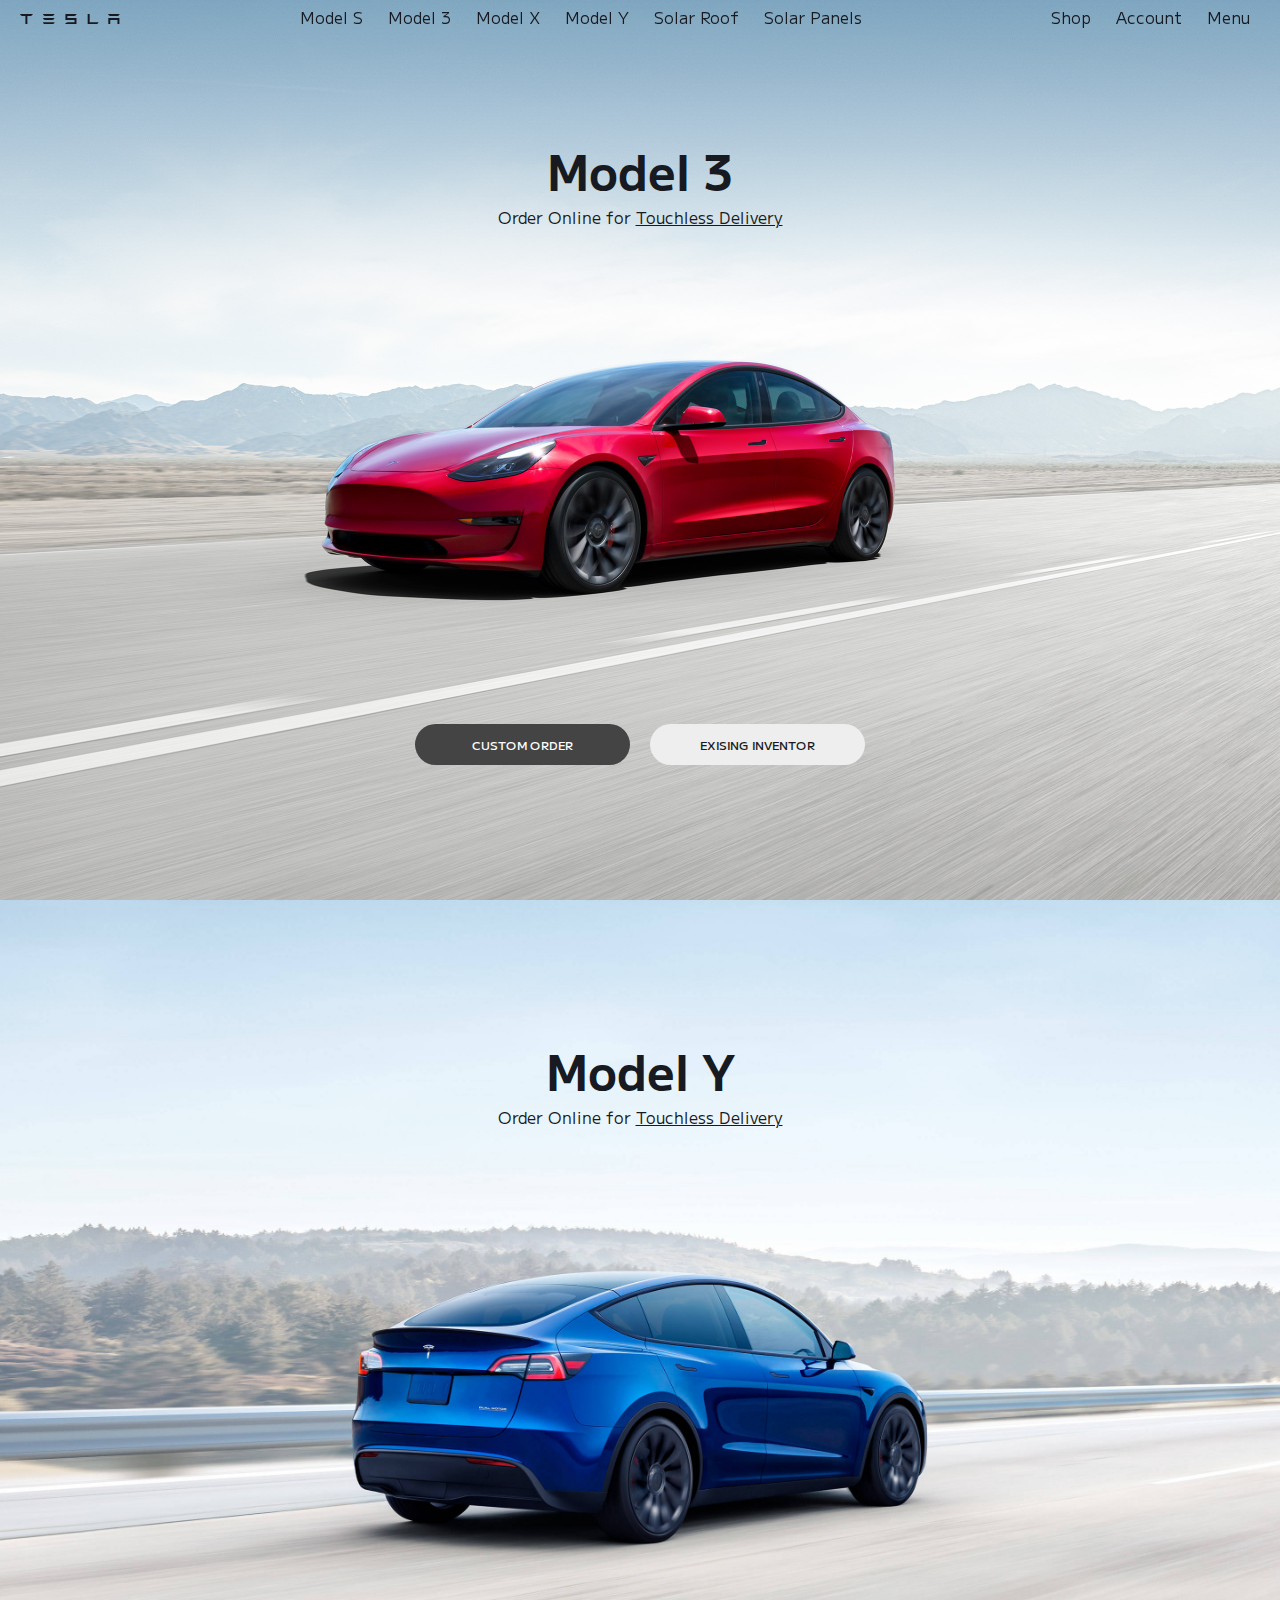
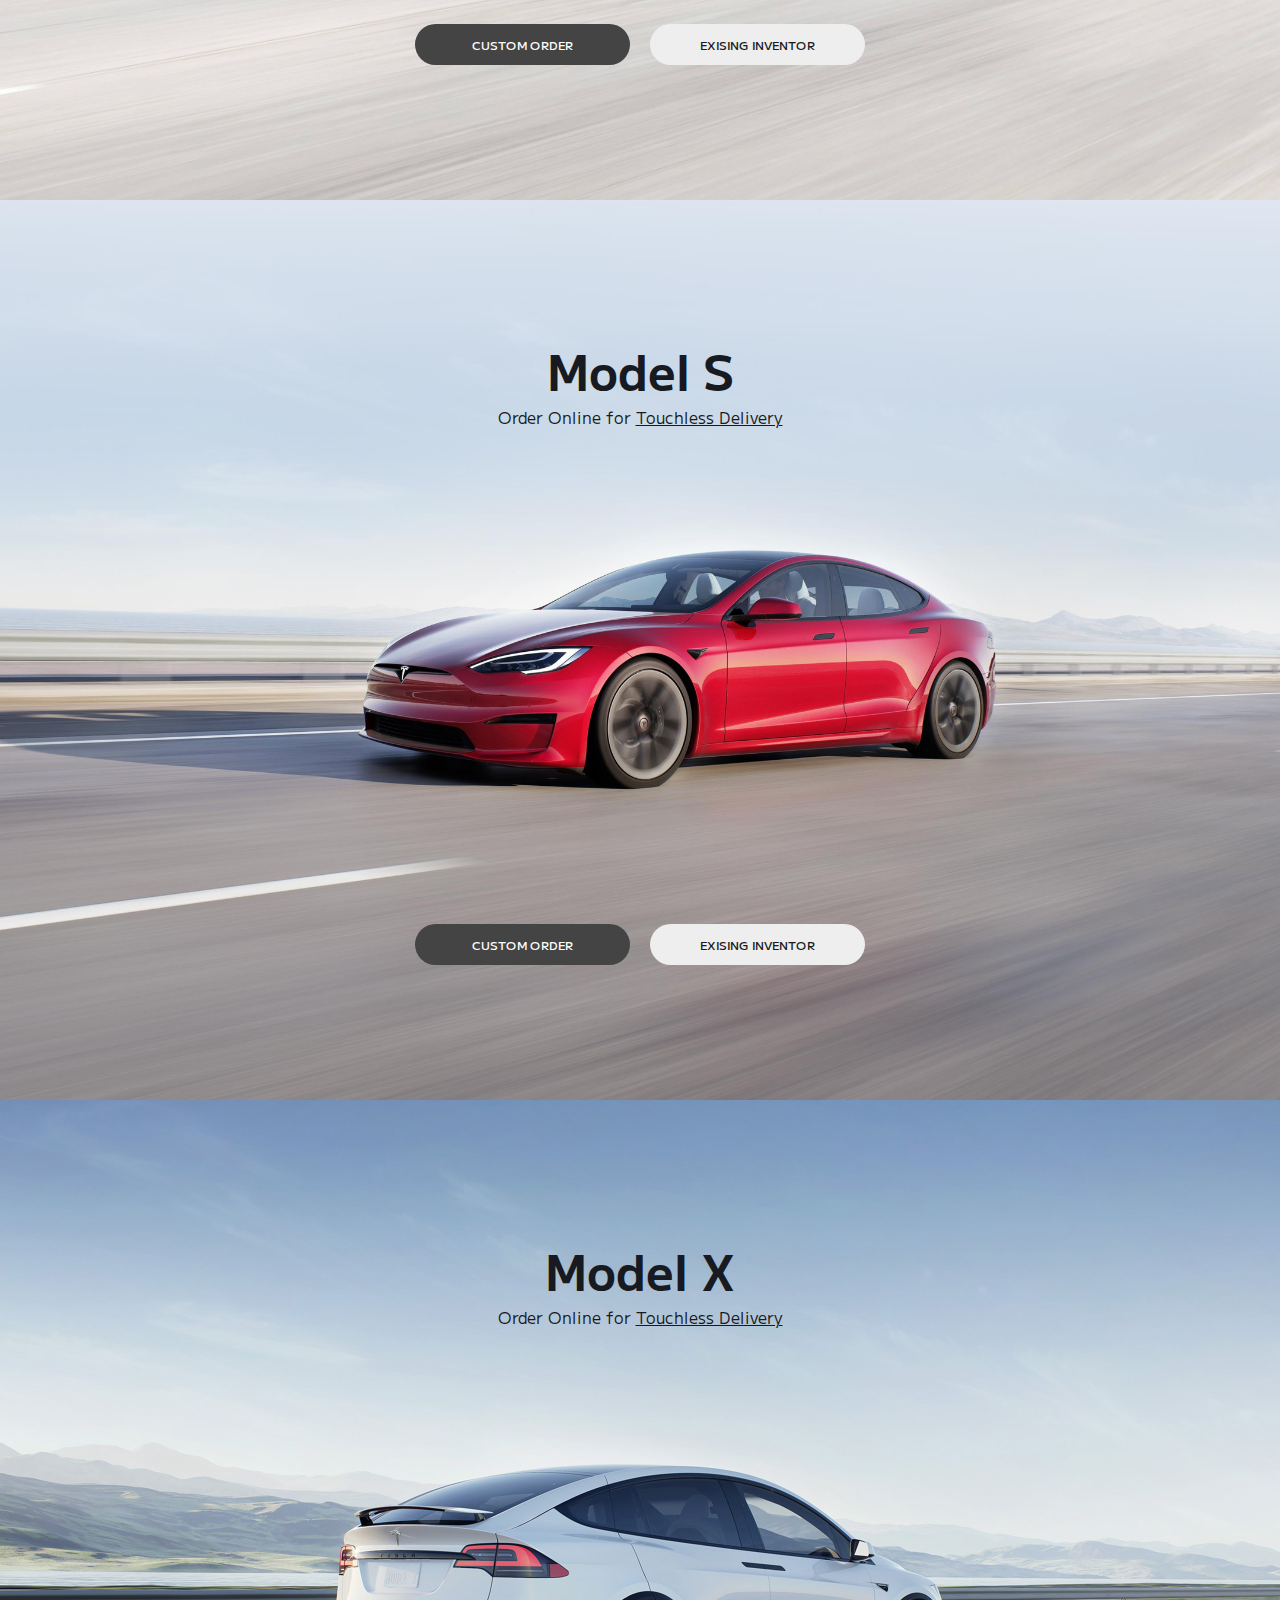
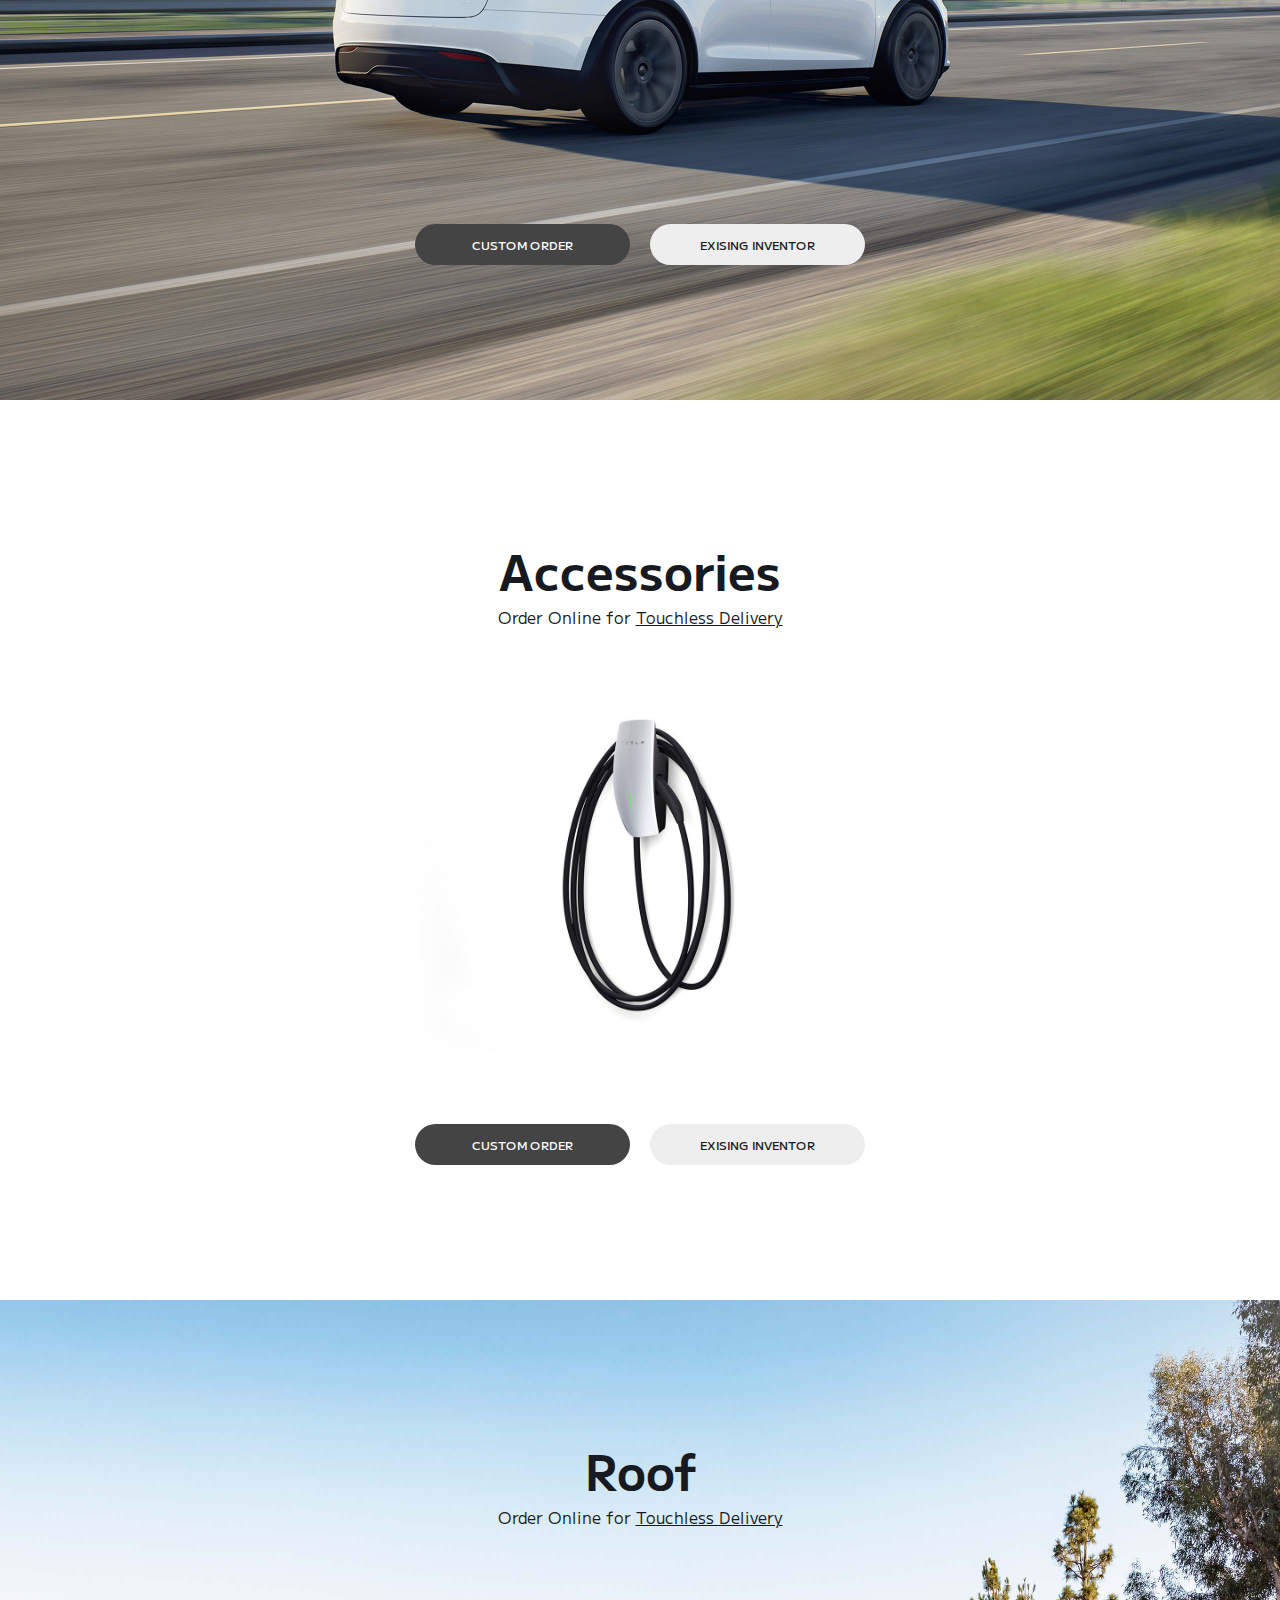
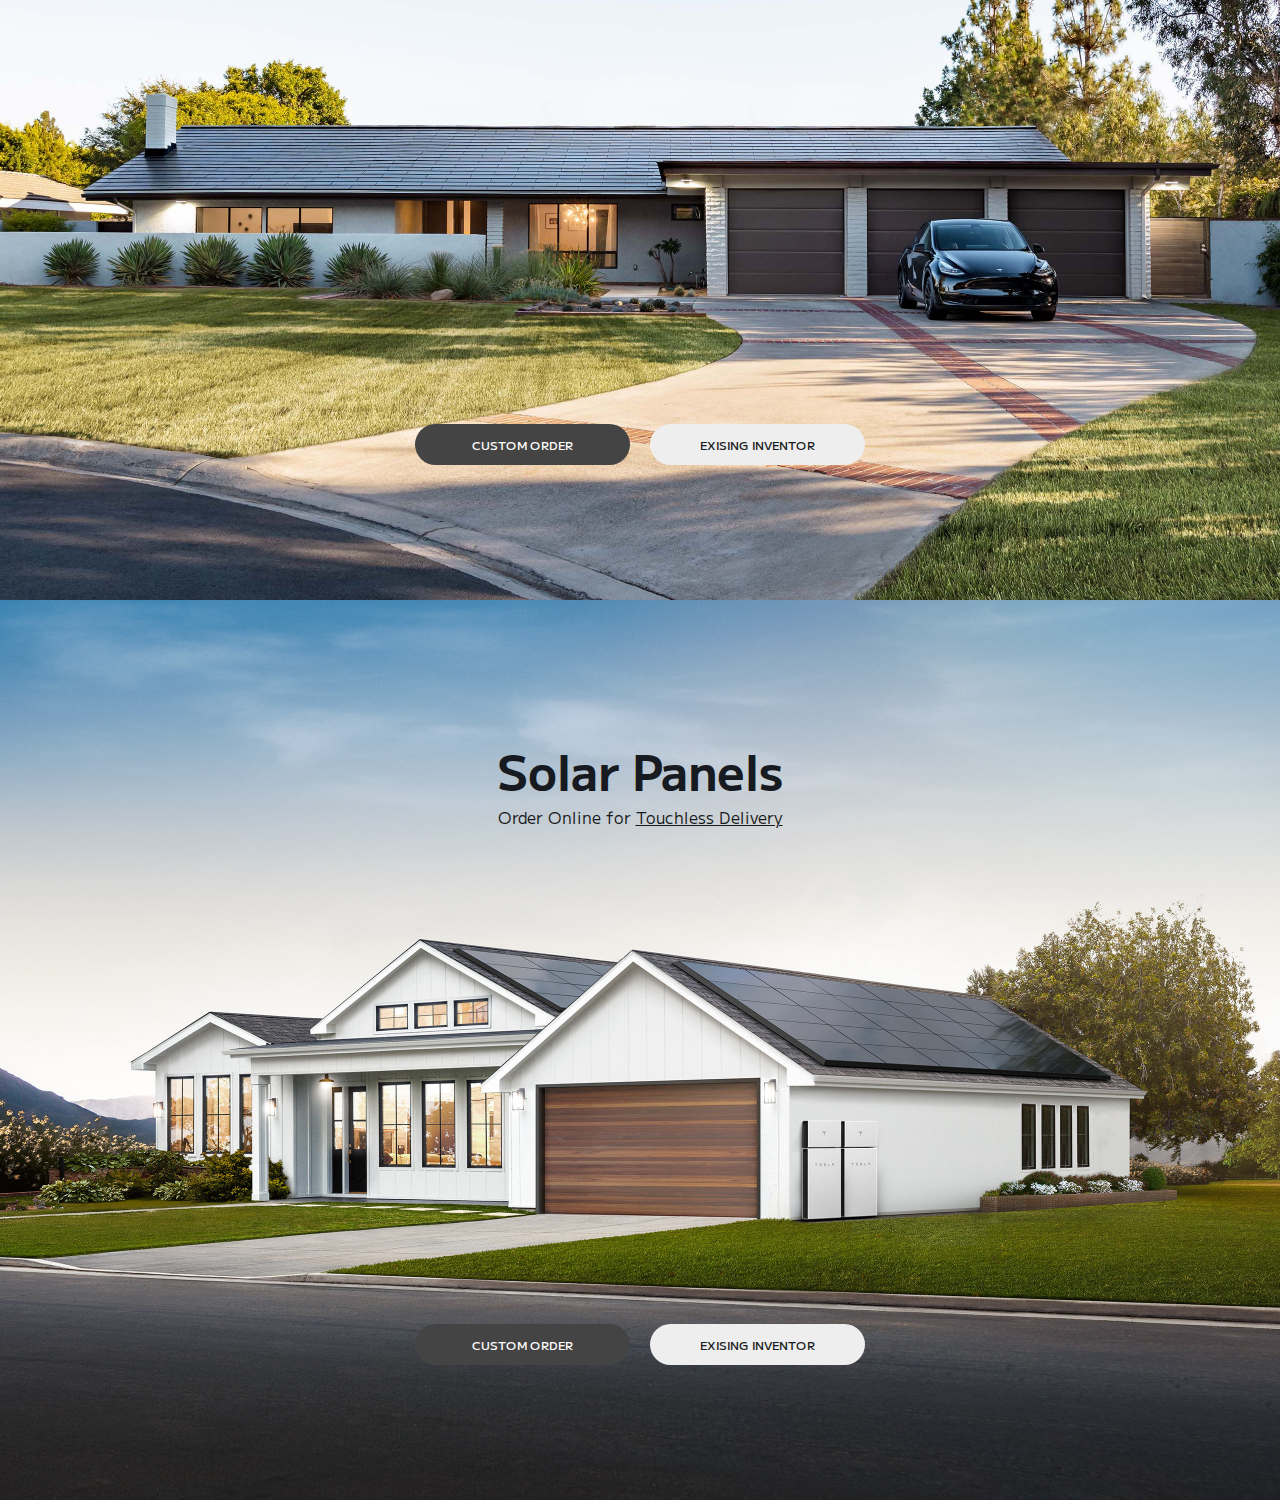
==== index.html @ aac0b266 "Add files via upload" ====
<!DOCTYPE html>
<html lang="en">

<head>
    <meta charset="UTF-8">
    <meta http-equiv="X-UA-Compatible" content="IE=edge">
    <meta name="viewport" content="width=device-width, initial-scale=1.0">
    <title>Document</title>
    <link rel="stylesheet" href="./style.css">
    <link rel="preconnect" href="https://fonts.googleapis.com">
    <link rel="preconnect" href="https://fonts.gstatic.com" crossorigin>
    <link href="https://fonts.googleapis.com/css2?family=M+PLUS+1:wght@400;500&display=swap" rel="stylesheet">
</head>

<body>
    <header>
        <a href="" class="logo">
            <svg class="tds-icon tds-icon-logo-wordmark tds-site-logo-icon" viewBox="0 0 342 35"
                xmlns="http://www.w3.org/2000/svg">
                <path
                    d="M0 .1a9.7 9.7 0 0 0 7 7h11l.5.1v27.6h6.8V7.3L26 7h11a9.8 9.8 0 0 0 7-7H0zm238.6 0h-6.8v34.8H263a9.7 9.7 0 0 0 6-6.8h-30.3V0zm-52.3 6.8c3.6-1 6.6-3.8 7.4-6.9l-38.1.1v20.6h31.1v7.2h-24.4a13.6 13.6 0 0 0-8.7 7h39.9v-21h-31.2v-7h24zm116.2 28h6.7v-14h24.6v14h6.7v-21h-38zM85.3 7h26a9.6 9.6 0 0 0 7.1-7H78.3a9.6 9.6 0 0 0 7 7zm0 13.8h26a9.6 9.6 0 0 0 7.1-7H78.3a9.6 9.6 0 0 0 7 7zm0 14.1h26a9.6 9.6 0 0 0 7.1-7H78.3a9.6 9.6 0 0 0 7 7zM308.5 7h26a9.6 9.6 0 0 0 7-7h-40a9.6 9.6 0 0 0 7 7z"
                    fill="currentColor"></path>
            </svg>
        </a>

        <nav class="center desktop">
            <a href="">Model S</a>
            <a href="">Model 3</a>
            <a href="">Model X</a>
            <a href="">Model Y</a>
            <a href="">Solar Roof</a>
            <a href="">Solar Panels</a>
        </nav>

        <nav class="right">
            <a href="" class="desktop">Shop</a>
            <a href="" class="desktop">Account</a>
            <a href="" id="menuBtn">Menu</a>
        </nav>
    </header>
    <div class="backdrop"></div>
    <aside>
        <button class="close">&times;</button>
        <a href="">Existing Inventory</a>
        <a href="">Used Inventory</a>
        <a href="">Trade-In</a>
        <a href="">Demo Drive</a>
        <a href="">Insurance</a>
        <a href="">Cybertruck</a>
        <a href="">Roadster</a>
        <a href="">Semi</a>
        <a href="">Charging</a>
        <a href="">Commercial Energy</a>
        <a href="">Utilities</a>
        <a href="">Find Us</a>
        <a href="">Support</a>
        <a href="">Investor Relations </a>
    </aside>

    <section style="background-image: url('images/model-3.jpg')" class="active">
        <div class="content">
            <h1>Model 3</h1>
            <p>Order Online for <a href="">Touchless Delivery</a></p>
            <div class="buttons">
                <a href="">custom order</a>
                <a href="">exising inventor</a>
            </div>
        </div>
    </section>

    <section style="background-image: url('images/model-y.jpg')">
        <div class="content">
            <h1>Model Y</h1>
            <p>Order Online for <a href="">Touchless Delivery</a></p>
            <div class="buttons">
                <a href="">custom order</a>
                <a href="">exising inventor</a>
            </div>
        </div>
    </section>

    <section style="background-image: url('images/model-s.jpg')">
        <div class="content">
            <h1>Model S</h1>
            <p>Order Online for <a href="">Touchless Delivery</a></p>
            <div class="buttons">
                <a href="">custom order</a>
                <a href="">exising inventor</a>
            </div>
        </div>
    </section>

    <section style="background-image: url('images/model-x.jpg')">
        <div class="content">
            <h1>Model X</h1>
            <p>Order Online for <a href="">Touchless Delivery</a></p>
            <div class="buttons">
                <a href="">custom order</a>
                <a href="">exising inventor</a>
            </div>
        </div>
    </section>

    <section style="background-image: url('images/accessories.jpg')">
        <div class="content">
            <h1>Accessories</h1>
            <p>Order Online for <a href="">Touchless Delivery</a></p>
            <div class="buttons">
                <a href="">custom order</a>
                <a href="">exising inventor</a>
            </div>
        </div>
    </section>

    <section style="background-image: url('images/roof.jpg')">
        <div class="content">
            <h1>Roof</h1>
            <p>Order Online for <a href="">Touchless Delivery</a></p>
            <div class="buttons">
                <a href="">custom order</a>
                <a href="">exising inventor</a>
            </div>
        </div>
    </section>

    <section style="background-image: url('images/solarpanels.jpg')">
        <div class="content">
            <h1>Solar Panels</h1>
            <p>Order Online for <a href="">Touchless Delivery</a></p>
            <div class="buttons">
                <a href="">custom order</a>
                <a href="">exising inventor</a>
            </div>
        </div>
    </section>

    <script src="./nav.js"></script>
    <script src="./scroll.js"></script>
</body>

</html>
---- style.css ----
* {
    padding: 0;
    margin: 0;
    box-sizing: border-box;
}

body {
    color: #171a20;
    font-family: 'M PLUS 1', sans-serif;
}

html {
    scroll-behavior: smooth;
}

.desktop {
    display: none;
}

@media (min-width: 1200px) {
    .desktop {
        display: initial;
    }
}

header {
    display: grid;
    grid-template-columns: auto 1fr auto;
    padding: 5px 20px;
    position: fixed;
    top: 0;
    z-index: 2;
    width: 100%;
}

a.logo {
    height: 12px;
    width: 100px;
    color: inherit;
}

header a {
    color: inherit;
}

header nav a {
    text-decoration: none;
    padding: 5px 10px;
}

header nav.center {
    text-align: center;
}

header nav.right {
    text-align: right;
}

section {
    height: 100vh;
    background-size: cover;
    background-position: center center;
}

section .content {
    opacity: 1;
    z-index: 1;
    width: 100%;
    top: 0;
    transition: opacity .3s ease;
    height: 100vh;
    padding-top: 15vh;
    padding-bottom: 15vh;
    text-align: center;
    display: grid;
    grid-template-rows: min-content auto min-content;
}

section.active .content {
    opacity: 1;
}

section h1 {
    font-size: 3rem;
}

section a {
    color: inherit;
}

section .buttons a {
    display: block;
    background-color: #eee;
    color: inherit;
    padding: 12px 50px;
    border-radius: 25px;
    text-decoration: none;
    text-transform: uppercase;
    font-size: 12px;
    font-weight: 500;
}

section .buttons a:first-child {
    background-color: #444;
    color: #fff;
}

section .buttons {
    display: grid;
    row-gap: 20px;
    margin: 0 40px;
}

@media (min-width: 768px) {
    section .buttons {
        max-width: 640px;
        margin: 0 auto;
        grid-template-columns: 1fr 1fr;
        column-gap: 20px;
    }
}

aside {
    position: fixed;
    transition: right .4s ease;
    right: -320px;
    width: 320px;
    background-color: #fff;
    padding: 80px 40px;
    z-index: 4;
    height: 100vh;
}

aside.active {
    right: 0;
}

aside a {
    display: block;
    color: inherit;
    text-decoration: none;
    padding: 12px 0;
    font-size: 14px;
    font-weight: 500;
}

aside button.close {
    font-size: 24px;
    border: 0;
    background-color: transparent;
    position: absolute;
    top: 10px;
    right: 10px;
    padding: 10px;
    font-family: sans-serif;
    font-weight: 100;
    cursor: pointer;
}

.backdrop {
    display: none;
    position: fixed;
    z-index: 3;
    inset: 0;
    background-color: rgba(0, 0, 0, 0);
    transition: background-color .4s ease;
    backdrop-filter: blur(5px);
}

.backdrop.active {
    display: block;
    background-color: rgba(0, 0, 0, .35);
}
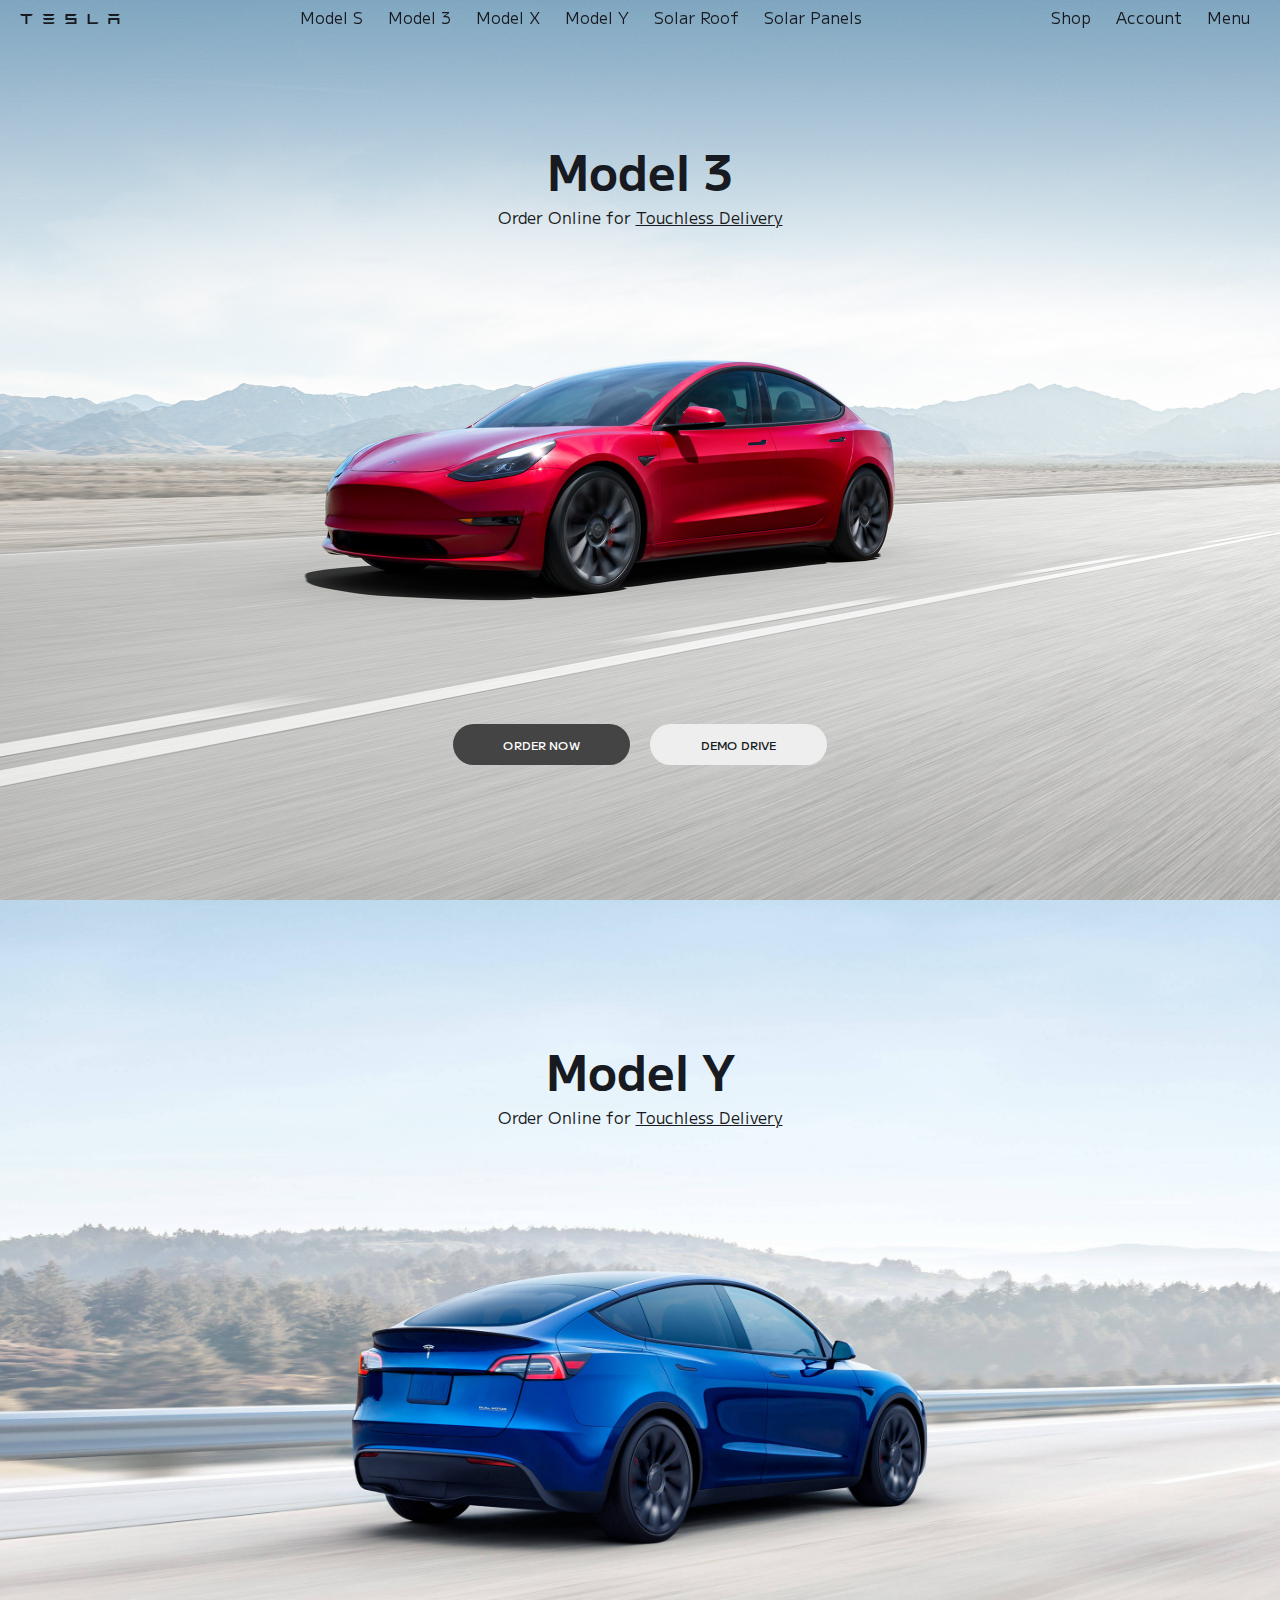
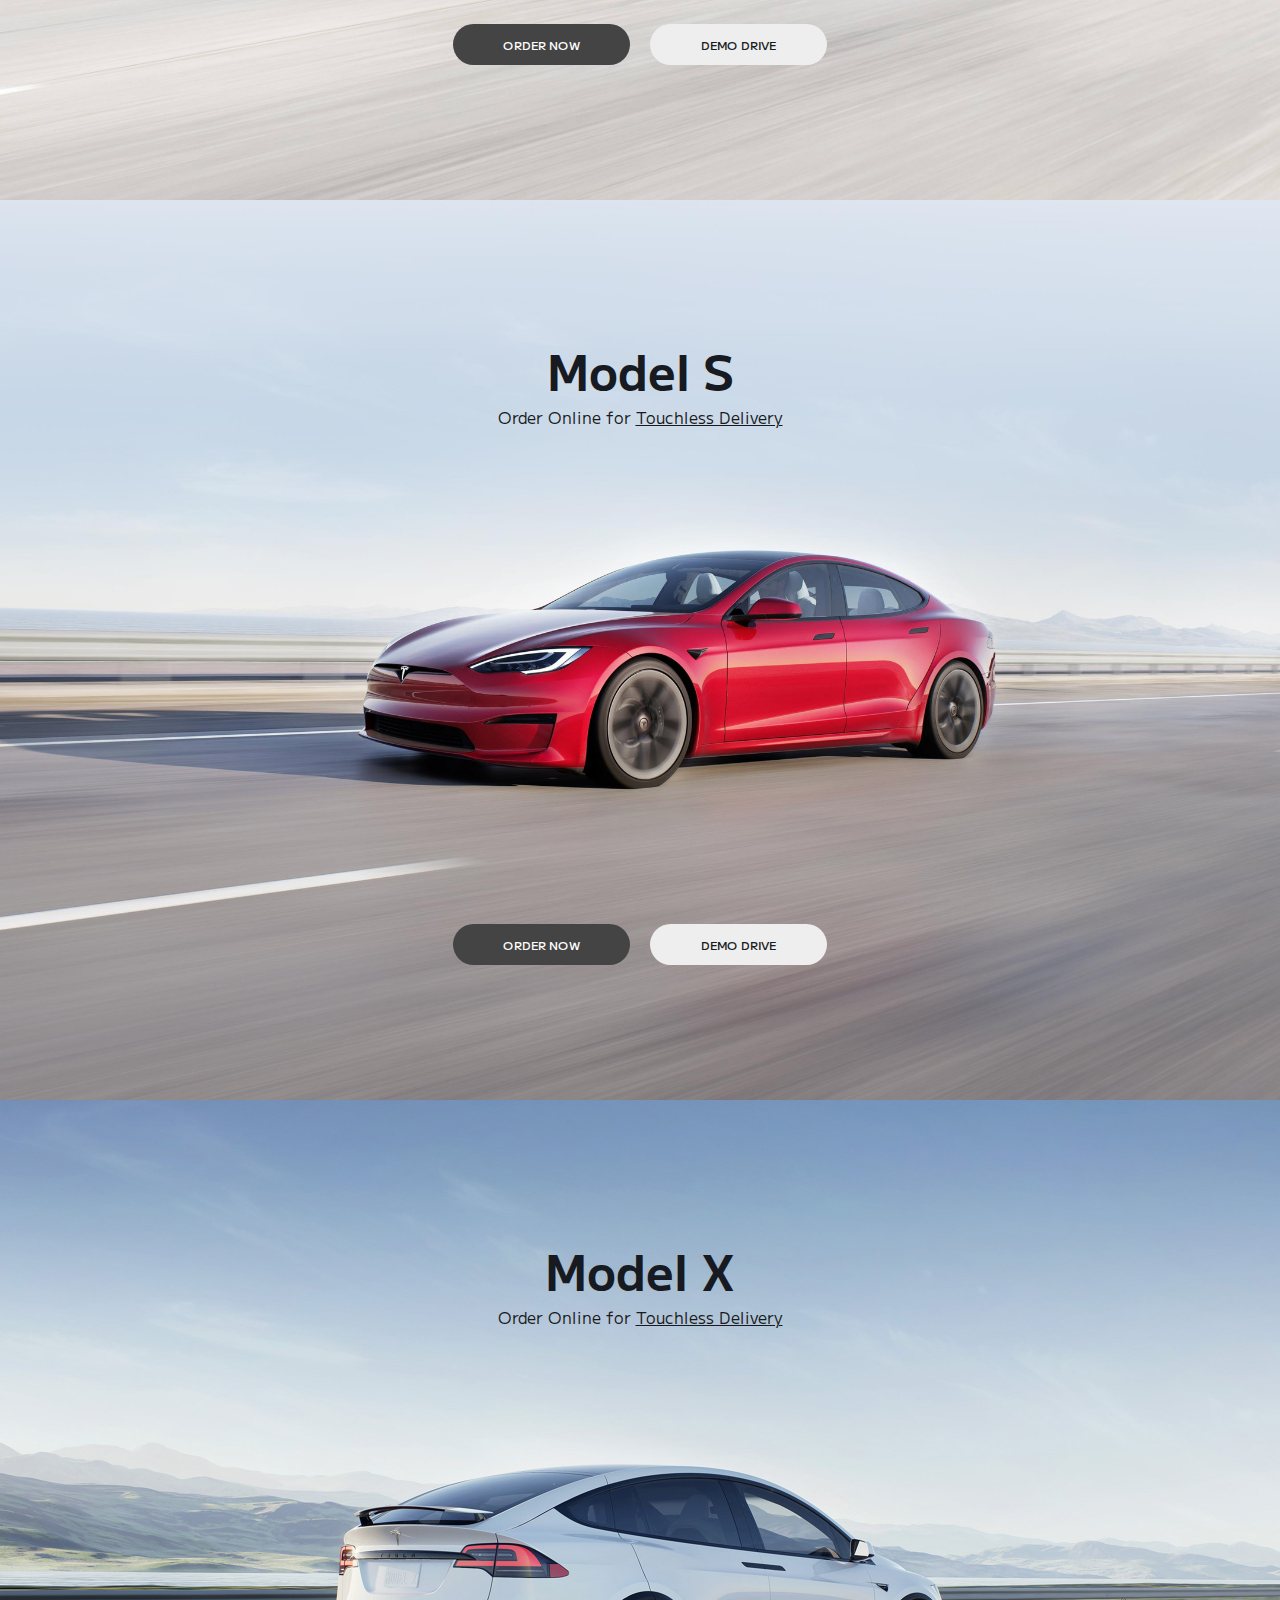
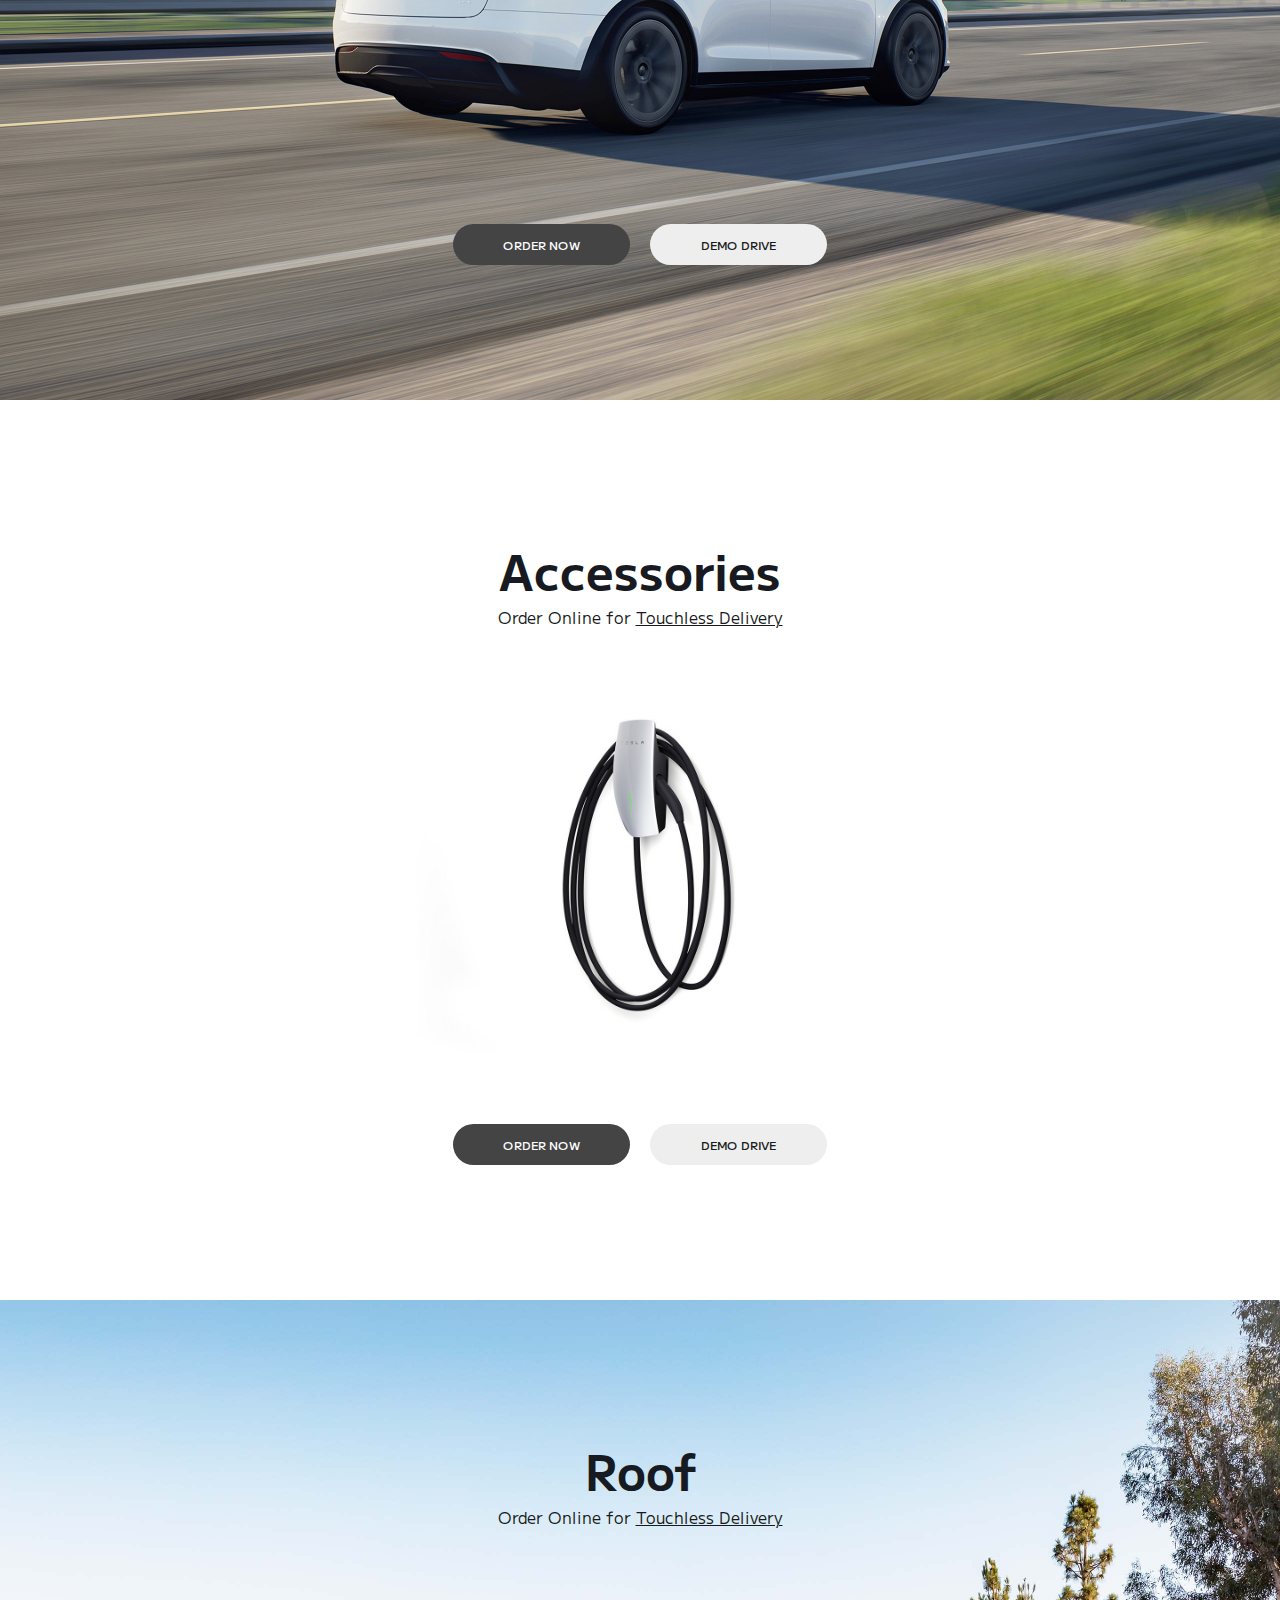
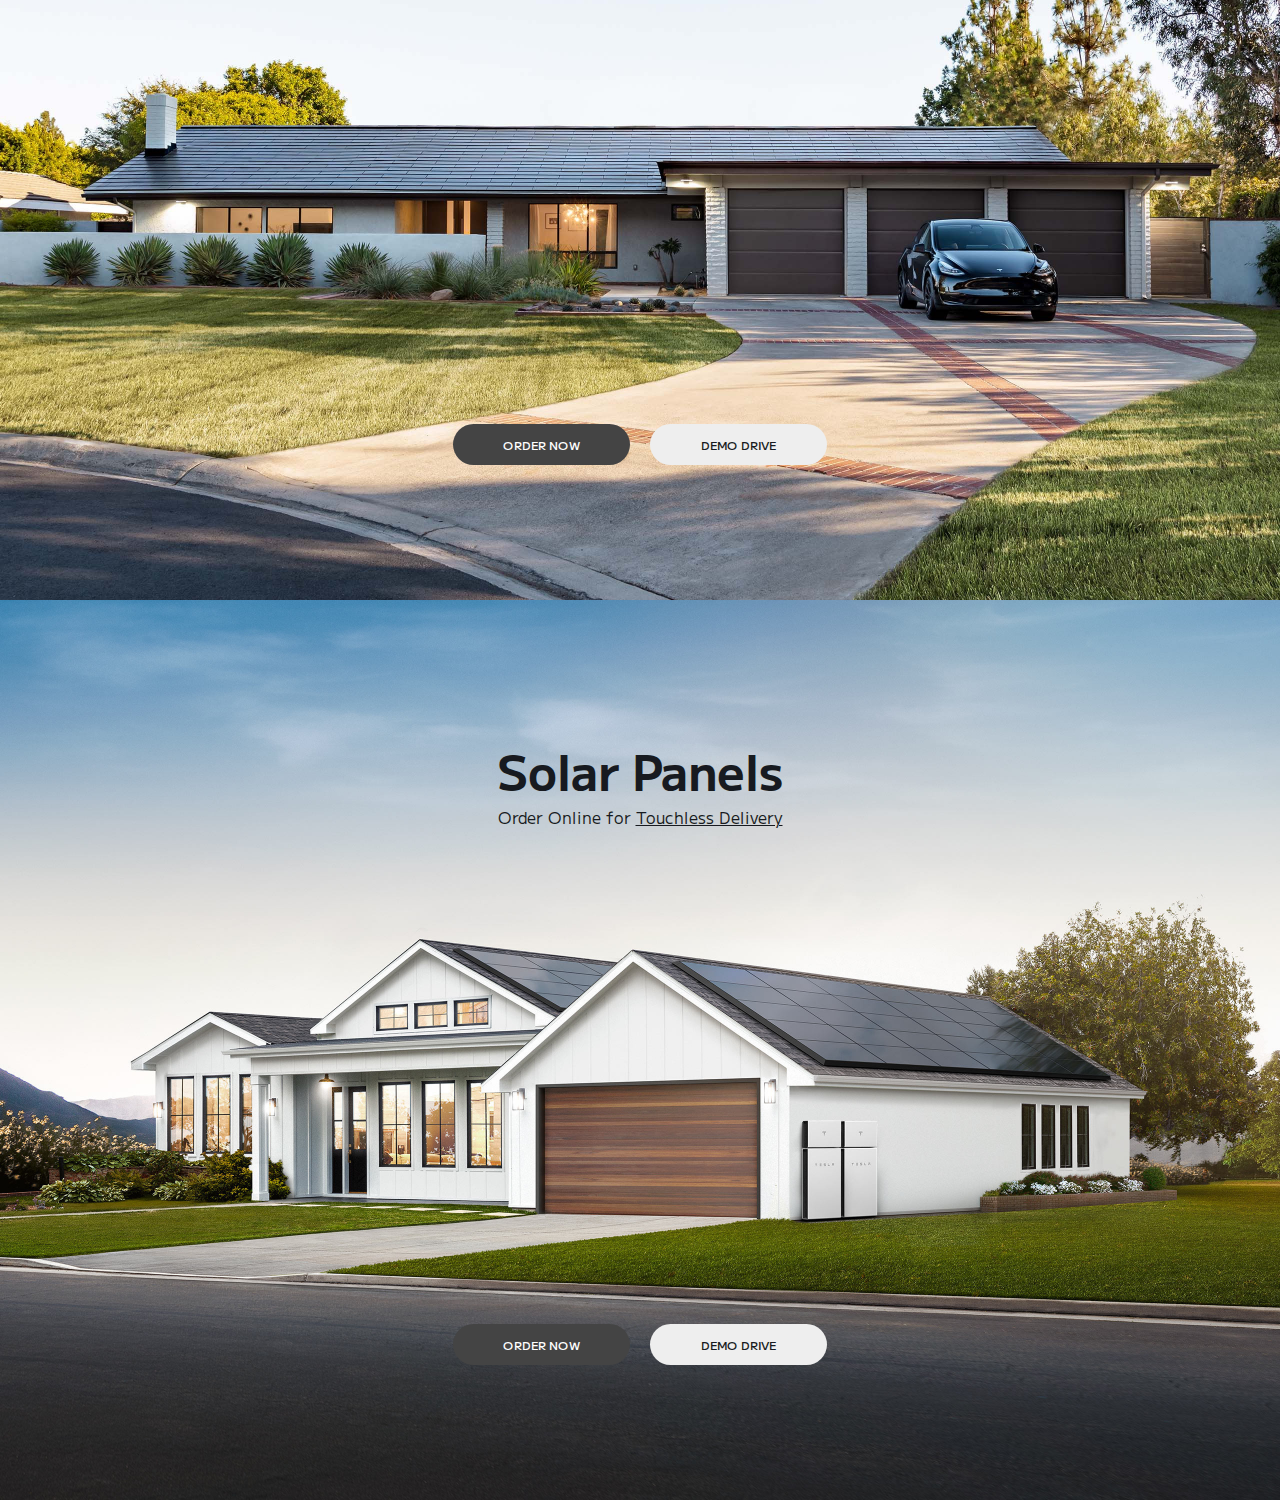
==== commit 5d851774: "Update index.html" ====
--- a/index.html
+++ b/index.html
@@ -6,6 +6,7 @@
     <meta http-equiv="X-UA-Compatible" content="IE=edge">
     <meta name="viewport" content="width=device-width, initial-scale=1.0">
     <title>Document</title>
+    <link rel="icon" type="images/x-icon" href="./images/download (1).png" />
     <link rel="stylesheet" href="./style.css">
     <link rel="preconnect" href="https://fonts.googleapis.com">
     <link rel="preconnect" href="https://fonts.gstatic.com" crossorigin>
@@ -33,8 +34,8 @@
         </nav>
 
         <nav class="right">
-            <a href="" class="desktop">Shop</a>
-            <a href="" class="desktop">Account</a>
+            <a href="https://shop.tesla.com/" class="desktop">Shop</a>
+            <a href="https://auth.tesla.com/oauth2/v1/authorize?redirect_uri=https%3A%2F%2Fwww.tesla.com%2Fteslaaccount%2Fowner-xp%2Fauth%2Fcallback&response_type=code&client_id=ownership&scope=offline_access%20openid%20ou_code%20email%20phone&audience=https%3A%2F%2Fownership.tesla.com%2F&locale=en-US" class="desktop">Account</a>
             <a href="" id="menuBtn">Menu</a>
         </nav>
     </header>
@@ -53,17 +54,17 @@
         <a href="">Commercial Energy</a>
         <a href="">Utilities</a>
         <a href="">Find Us</a>
-        <a href="">Support</a>
-        <a href="">Investor Relations </a>
+        <a href="https://www.tesla.com/support">Support</a>
+        <a href="https://ir.tesla.com/#quarterly-disclosure">Investor Relations </a>
     </aside>
 
     <section style="background-image: url('images/model-3.jpg')" class="active">
         <div class="content">
             <h1>Model 3</h1>
-            <p>Order Online for <a href="">Touchless Delivery</a></p>
+            <p>Order Online for <a href="https://www.tesla.com/inventory/new/mx?arrangeby=relevance&zip=95113&range=200">Touchless Delivery</a></p>
             <div class="buttons">
-                <a href="">custom order</a>
-                <a href="">exising inventor</a>
+                <a href="https://www.tesla.com/model3/design#overview">Order Now</a>
+                <a href="https://www.tesla.com/drive?selectedModel=model3">Demo Drive</a>
             </div>
         </div>
     </section>
@@ -71,10 +72,10 @@
     <section style="background-image: url('images/model-y.jpg')">
         <div class="content">
             <h1>Model Y</h1>
-            <p>Order Online for <a href="">Touchless Delivery</a></p>
+            <p>Order Online for <a href="https://www.tesla.com/inventory/new/mx?arrangeby=relevance&zip=95113&range=200">Touchless Delivery</a></p>
             <div class="buttons">
-                <a href="">custom order</a>
-                <a href="">exising inventor</a>
+                <a href="https://www.tesla.com/modely/design#overview"">Order Now</a>
+                <a href="https://www.tesla.com/drive?selectedModel=model3">Demo Drive</a>
             </div>
         </div>
     </section>
@@ -82,10 +83,10 @@
     <section style="background-image: url('images/model-s.jpg')">
         <div class="content">
             <h1>Model S</h1>
-            <p>Order Online for <a href="">Touchless Delivery</a></p>
+            <p>Order Online for <a href="https://www.tesla.com/inventory/new/mx?arrangeby=relevance&zip=95113&range=200">Touchless Delivery</a></p>
             <div class="buttons">
-                <a href="">custom order</a>
-                <a href="">exising inventor</a>
+                <a href="https://www.tesla.com/models/design#overview"">Order Now</a>
+                <a href="https://www.tesla.com/drive?selectedModel=model3">Demo Drive</a>
             </div>
         </div>
     </section>
@@ -93,10 +94,10 @@
     <section style="background-image: url('images/model-x.jpg')">
         <div class="content">
             <h1>Model X</h1>
-            <p>Order Online for <a href="">Touchless Delivery</a></p>
+            <p>Order Online for <a href="https://www.tesla.com/inventory/new/mx?arrangeby=relevance&zip=95113&range=200">Touchless Delivery</a></p>
             <div class="buttons">
-                <a href="">custom order</a>
-                <a href="">exising inventor</a>
+                <a href="https://www.tesla.com/modelx/design#overview">Order Now</a>
+                <a href="https://www.tesla.com/drive?selectedModel=model3">Demo Drive</a>
             </div>
         </div>
     </section>
@@ -104,10 +105,10 @@
     <section style="background-image: url('images/accessories.jpg')">
         <div class="content">
             <h1>Accessories</h1>
-            <p>Order Online for <a href="">Touchless Delivery</a></p>
+            <p>Order Online for <a href="https://www.tesla.com/inventory/new/mx?arrangeby=relevance&zip=95113&range=200">Touchless Delivery</a></p>
             <div class="buttons">
-                <a href="">custom order</a>
-                <a href="">exising inventor</a>
+                <a href="https://shop.tesla.com/?tesref=true">Order Now</a>
+                <a href="https://www.tesla.com/drive?selectedModel=model3">Demo Drive</a>
             </div>
         </div>
     </section>
@@ -115,10 +116,10 @@
     <section style="background-image: url('images/roof.jpg')">
         <div class="content">
             <h1>Roof</h1>
-            <p>Order Online for <a href="">Touchless Delivery</a></p>
+            <p>Order Online for <a href="https://www.tesla.com/inventory/new/mx?arrangeby=relevance&zip=95113&range=200">Touchless Delivery</a></p>
             <div class="buttons">
-                <a href="">custom order</a>
-                <a href="">exising inventor</a>
+                <a href="">Order Now</a>
+                <a href="https://www.tesla.com/drive?selectedModel=model3">Demo Drive</a>
             </div>
         </div>
     </section>
@@ -126,16 +127,17 @@
     <section style="background-image: url('images/solarpanels.jpg')">
         <div class="content">
             <h1>Solar Panels</h1>
-            <p>Order Online for <a href="">Touchless Delivery</a></p>
+            <p>Order Online for <a href="https://www.tesla.com/inventory/new/mx?arrangeby=relevance&zip=95113&range=200">Touchless Delivery</a></p>
             <div class="buttons">
-                <a href="">custom order</a>
-                <a href="">exising inventor</a>
+                <a href="https://www.tesla.com/solarpanels">Order Now</a>
+                <a href="https://www.tesla.com/drive?selectedModel=model3">Demo Drive</a>
             </div>
         </div>
     </section>
+   
 
     <script src="./nav.js"></script>
     <script src="./scroll.js"></script>
 </body>
 
-</html>+</html>
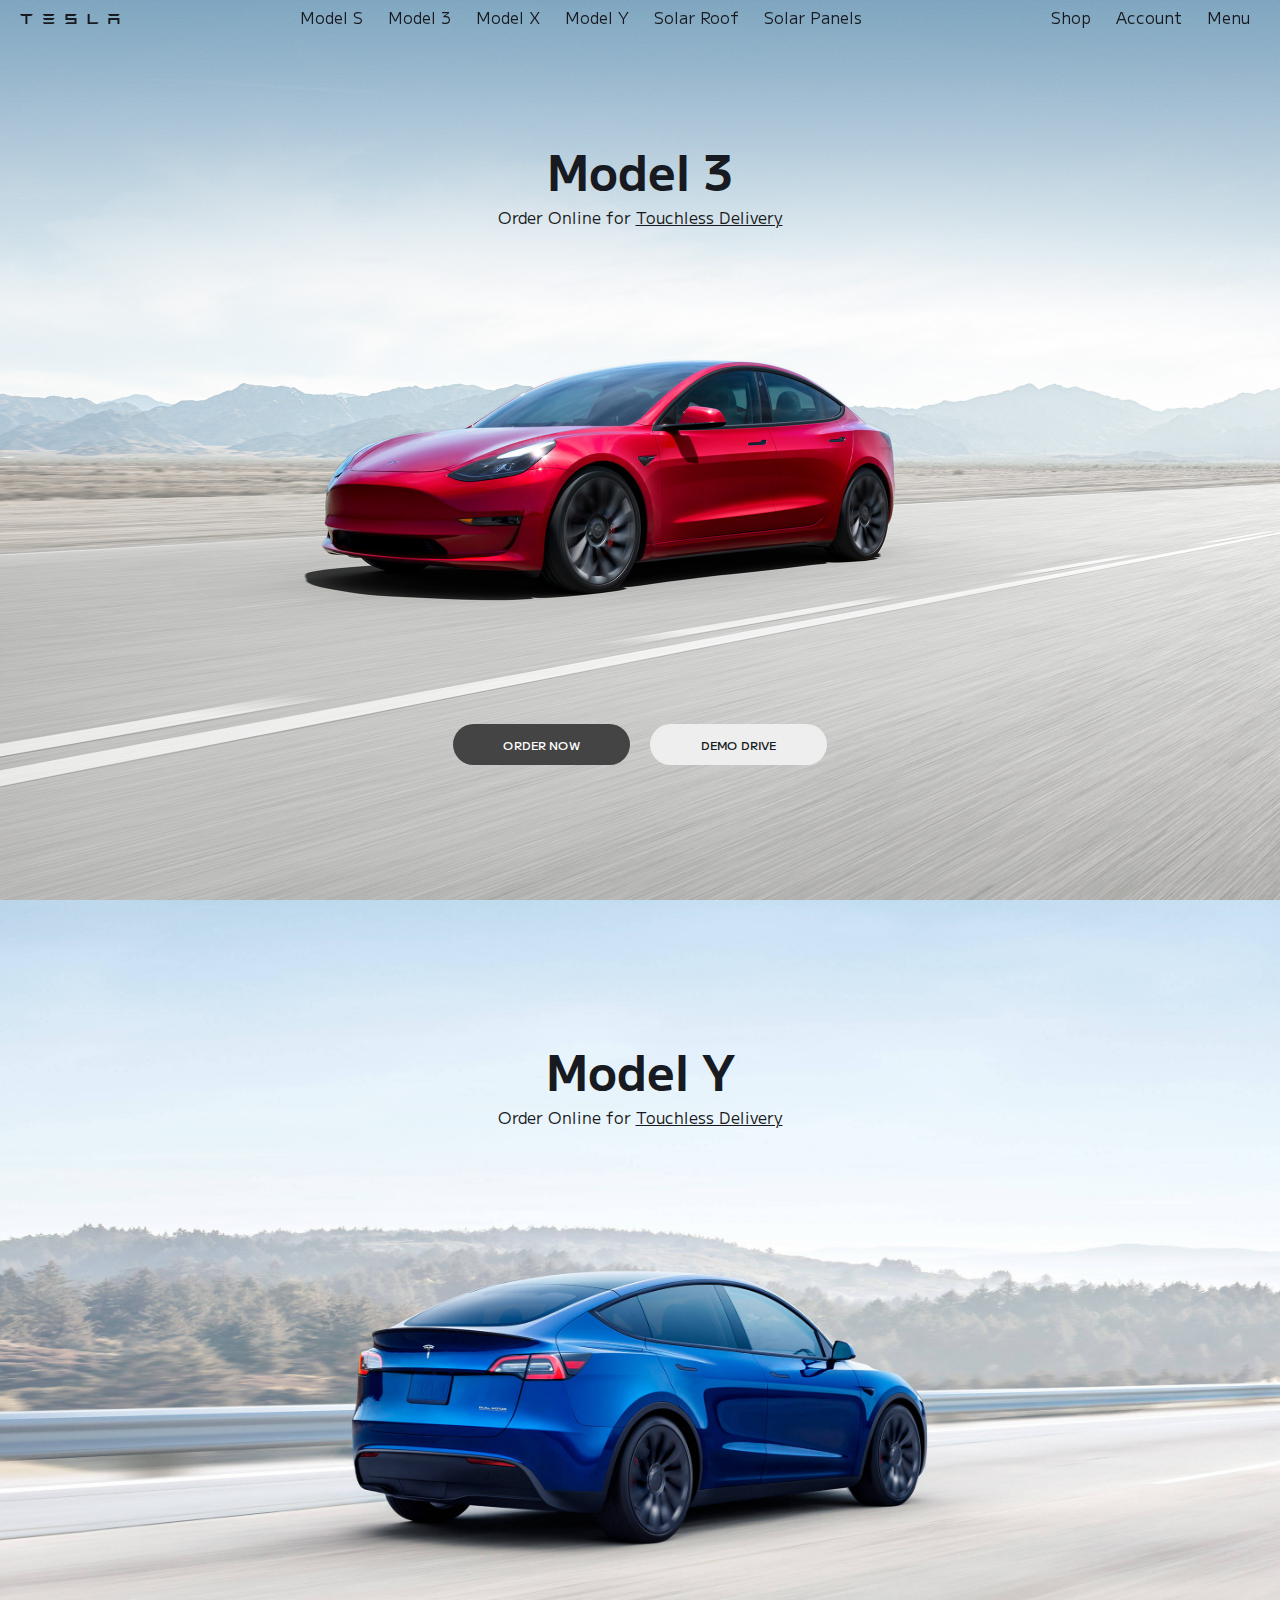
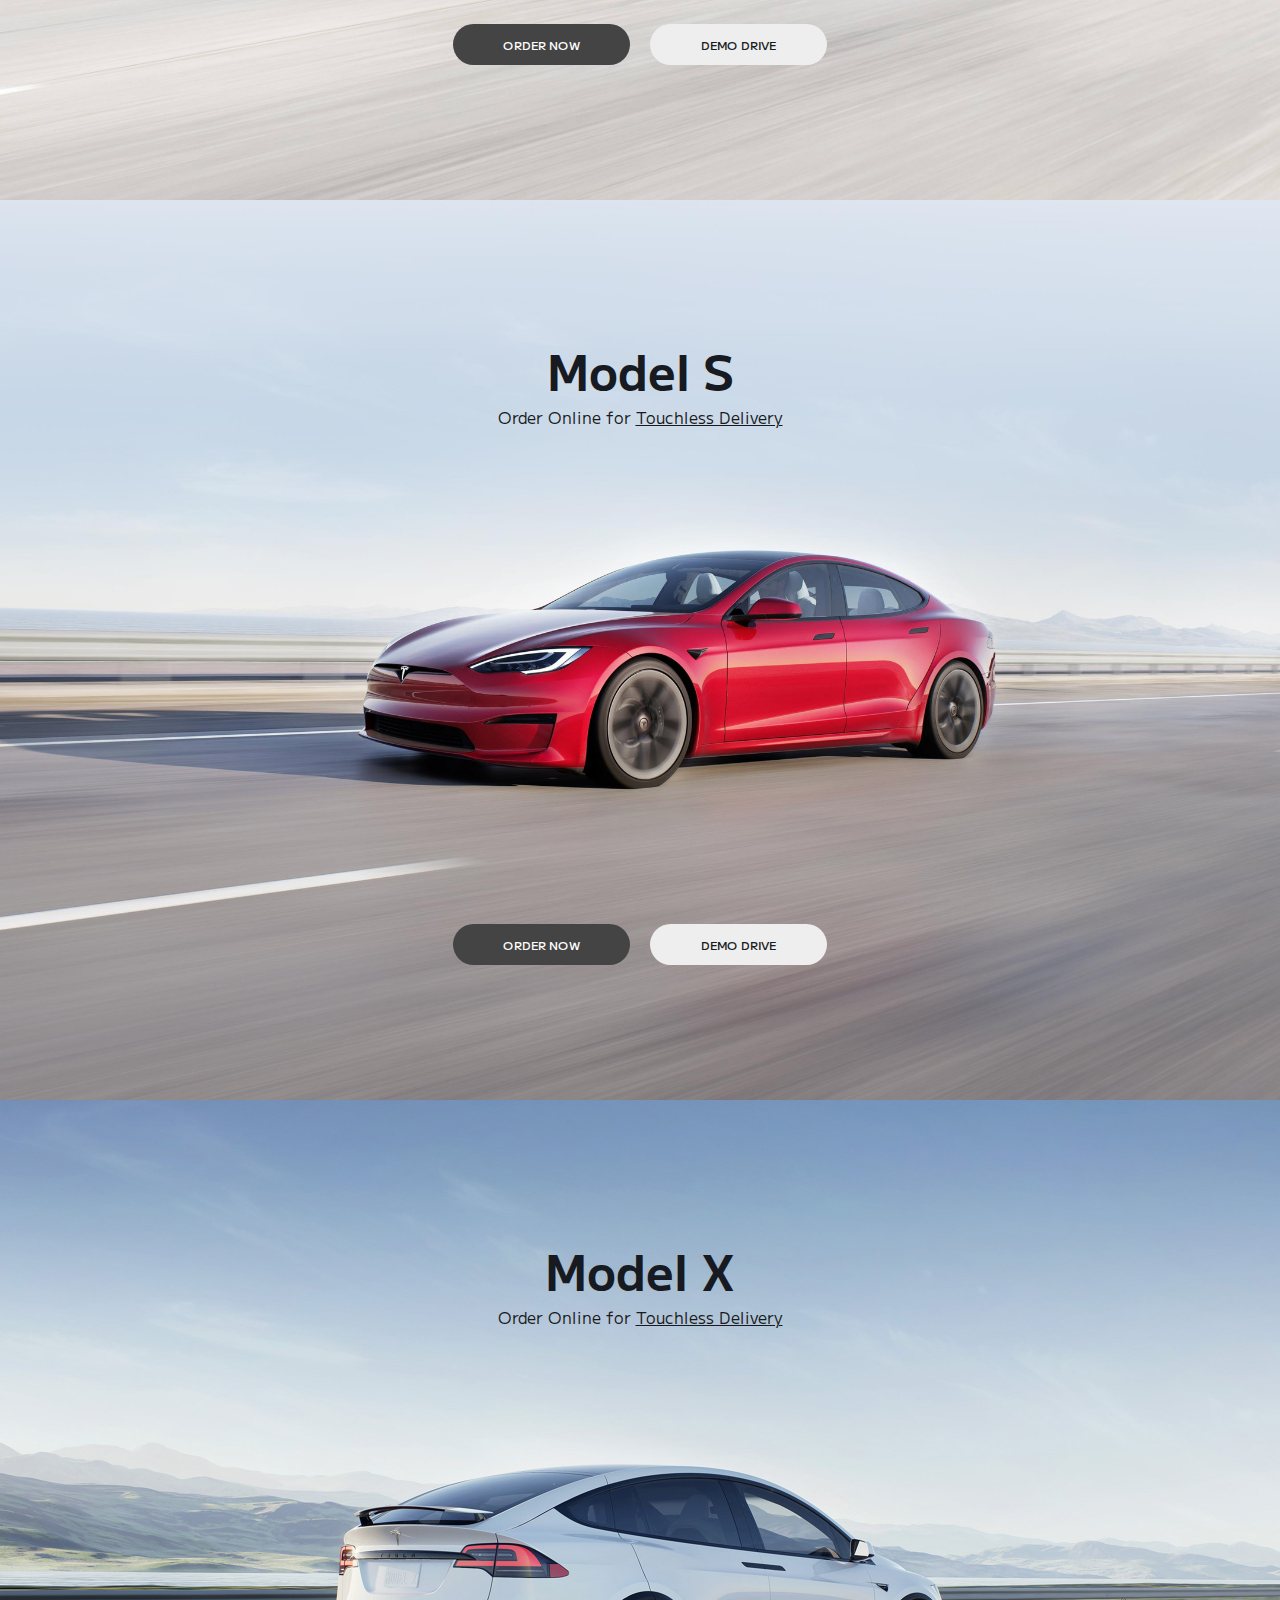
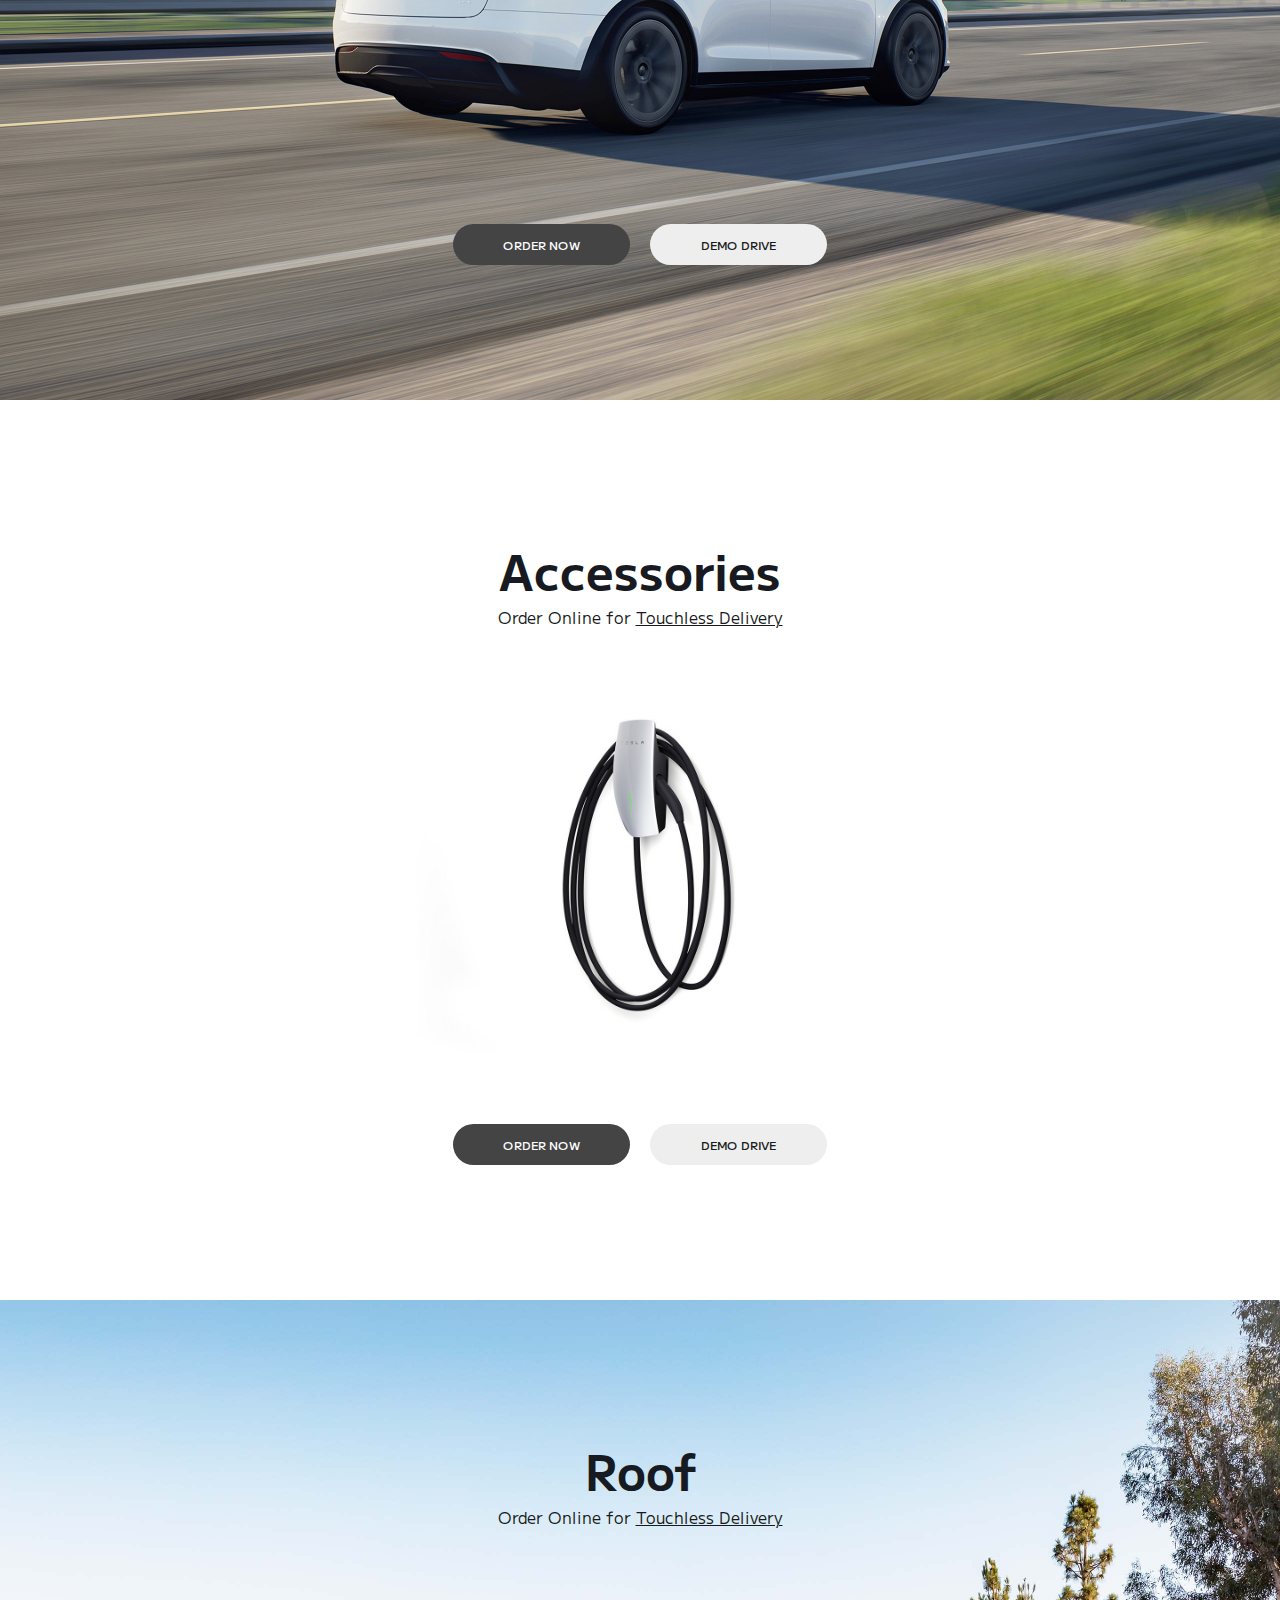
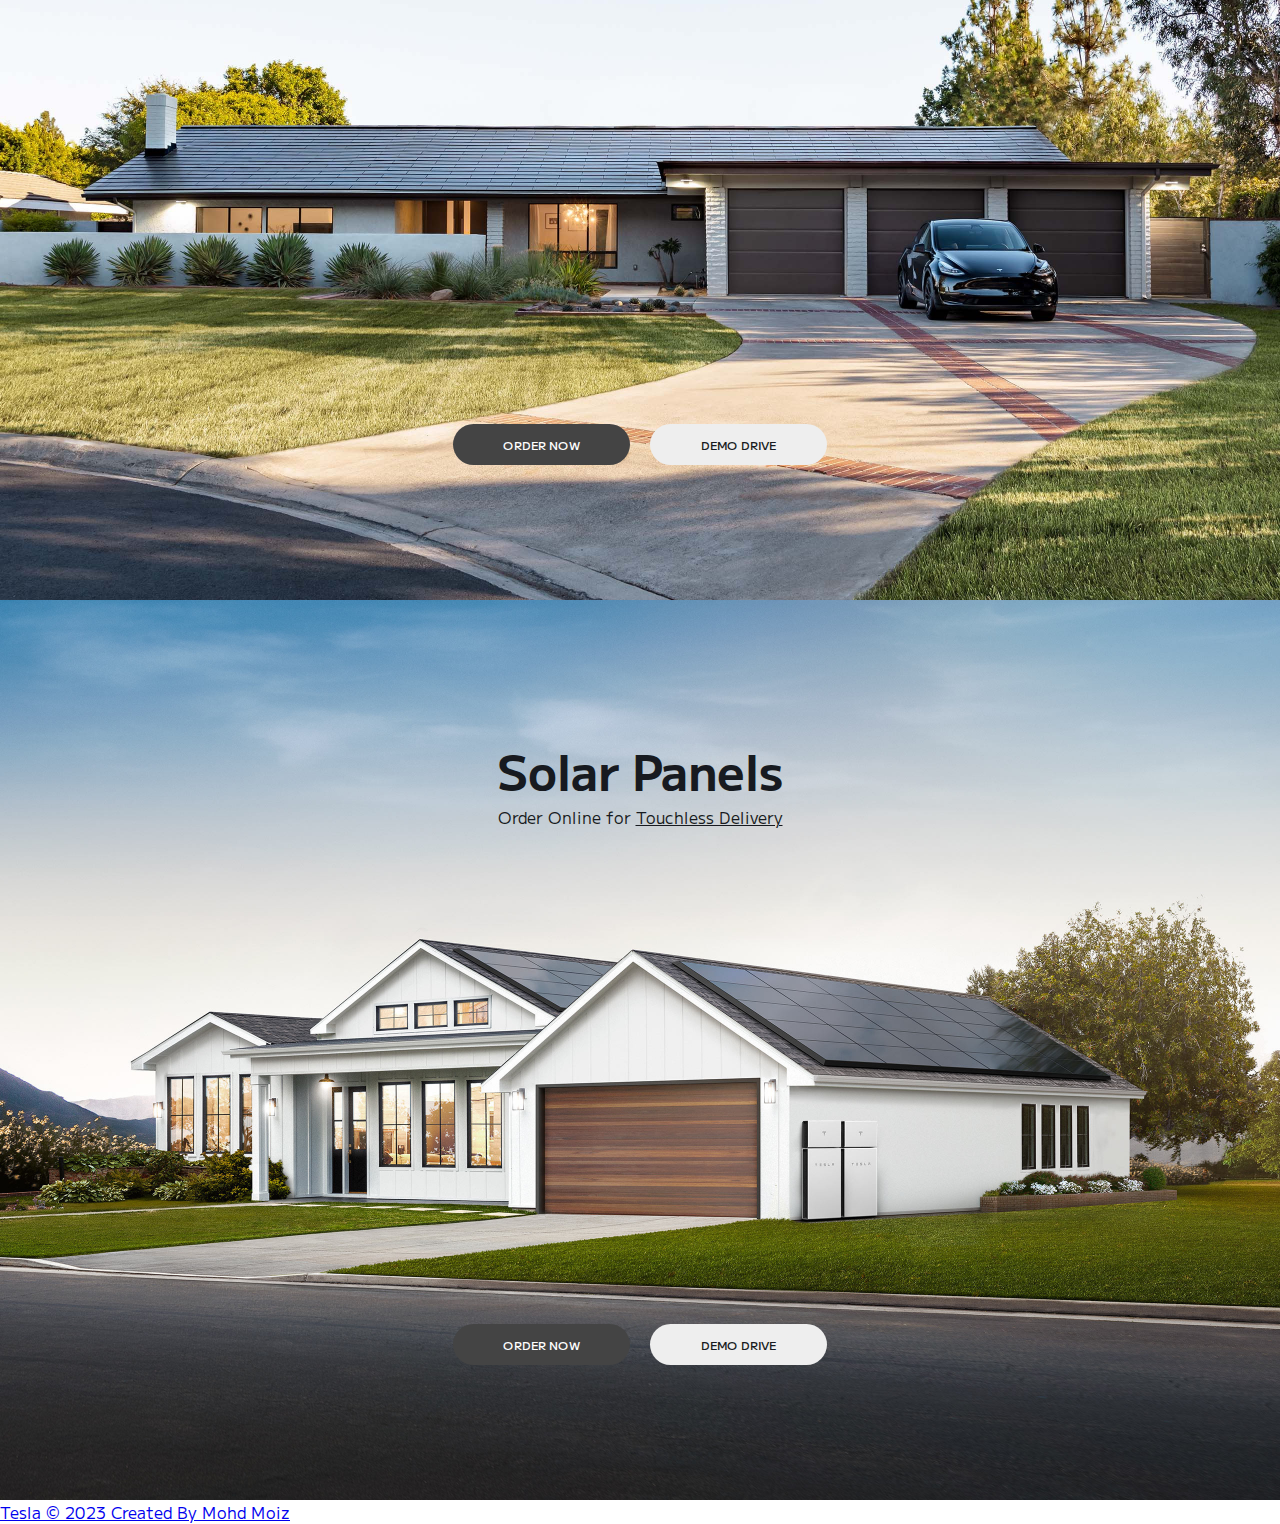
==== commit 956f8bdb: "Update index.html" ====
--- a/index.html
+++ b/index.html
@@ -6,7 +6,7 @@
     <meta http-equiv="X-UA-Compatible" content="IE=edge">
     <meta name="viewport" content="width=device-width, initial-scale=1.0">
     <title>Document</title>
-    <link rel="icon" type="images/x-icon" href="./images/download (1).png" />
+    <link rel="icon" type="images/x-icon" href="./images/download (1).png"/>
     <link rel="stylesheet" href="./style.css">
     <link rel="preconnect" href="https://fonts.googleapis.com">
     <link rel="preconnect" href="https://fonts.gstatic.com" crossorigin>
@@ -135,7 +135,14 @@
         </div>
     </section>
    
-
+<div class="footer">
+        <ul class="footer-item">
+            <li class="footer-item1">
+                <a href="/index.html" title="Copyright 2023 Mohd Moiz">Tesla © 2023 Created By Mohd Moiz</a>
+               </li>
+        </ul>
+    </div>
+   
     <script src="./nav.js"></script>
     <script src="./scroll.js"></script>
 </body>
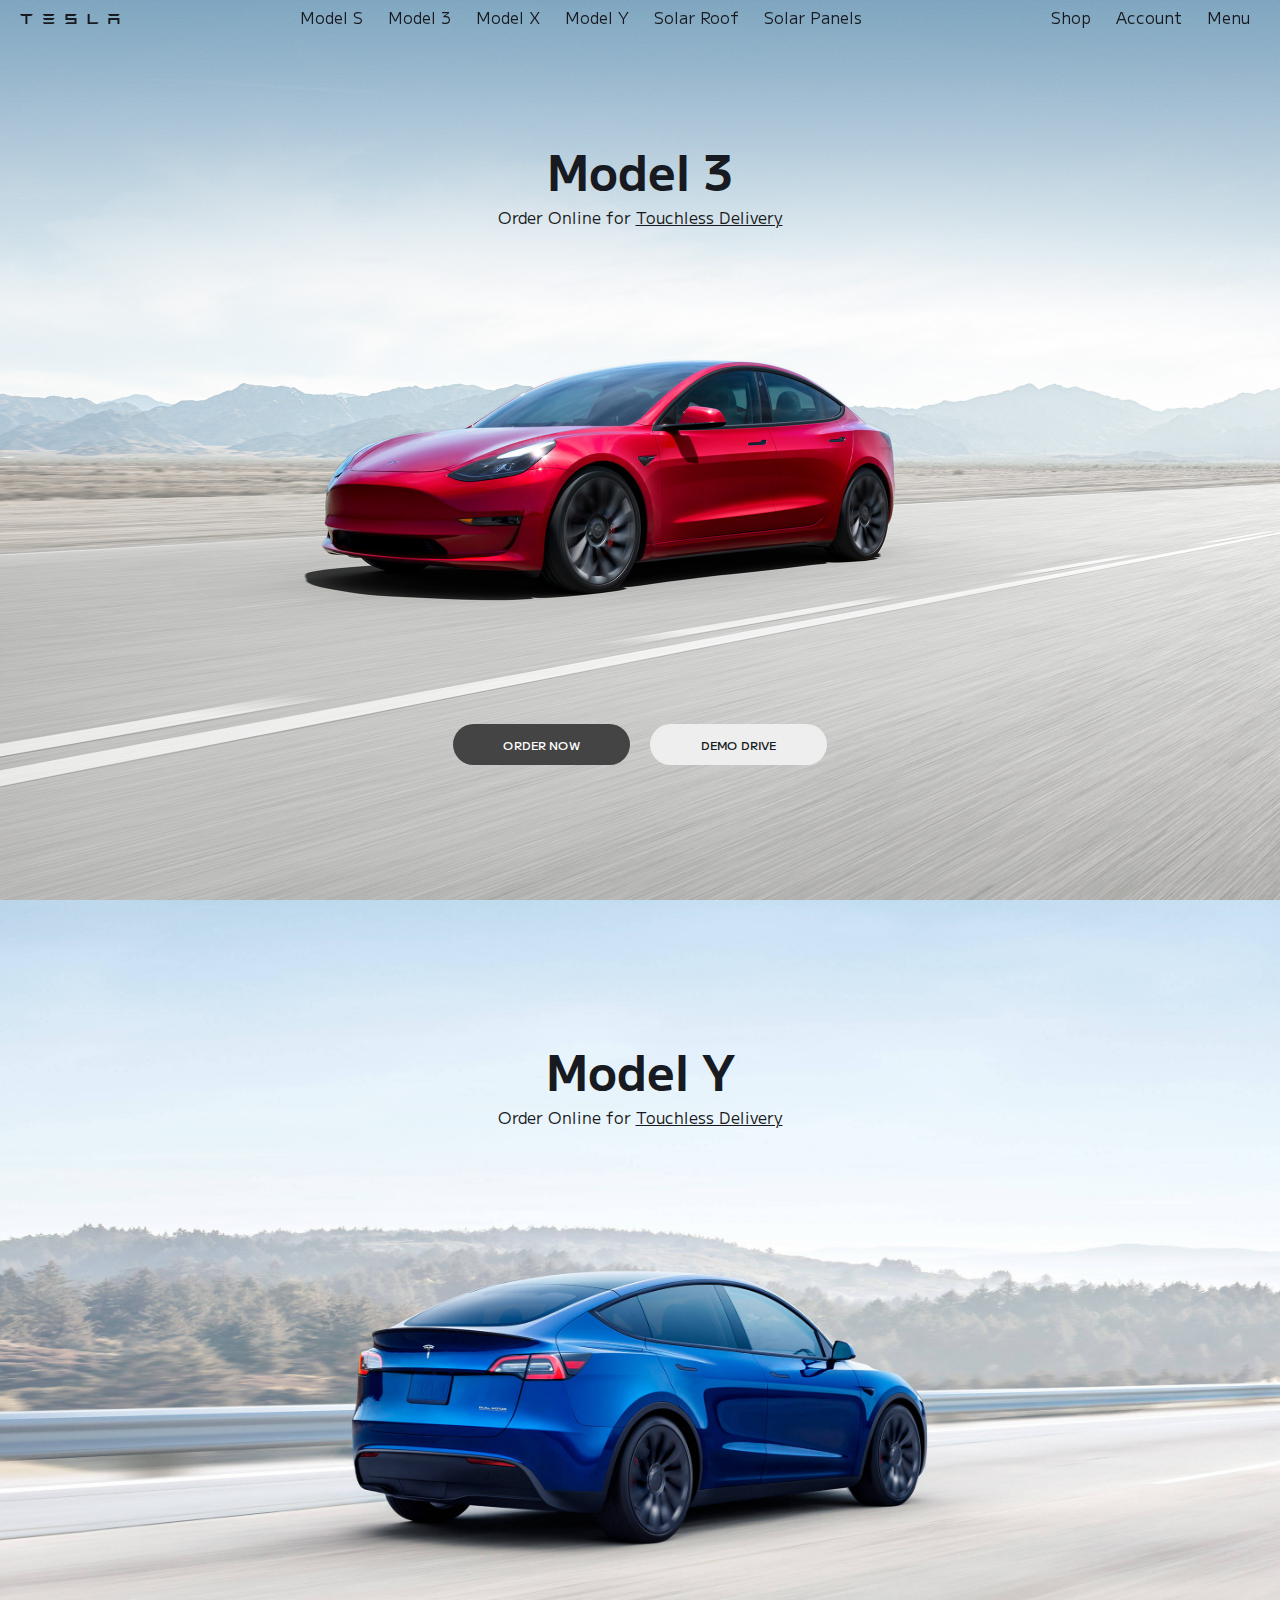
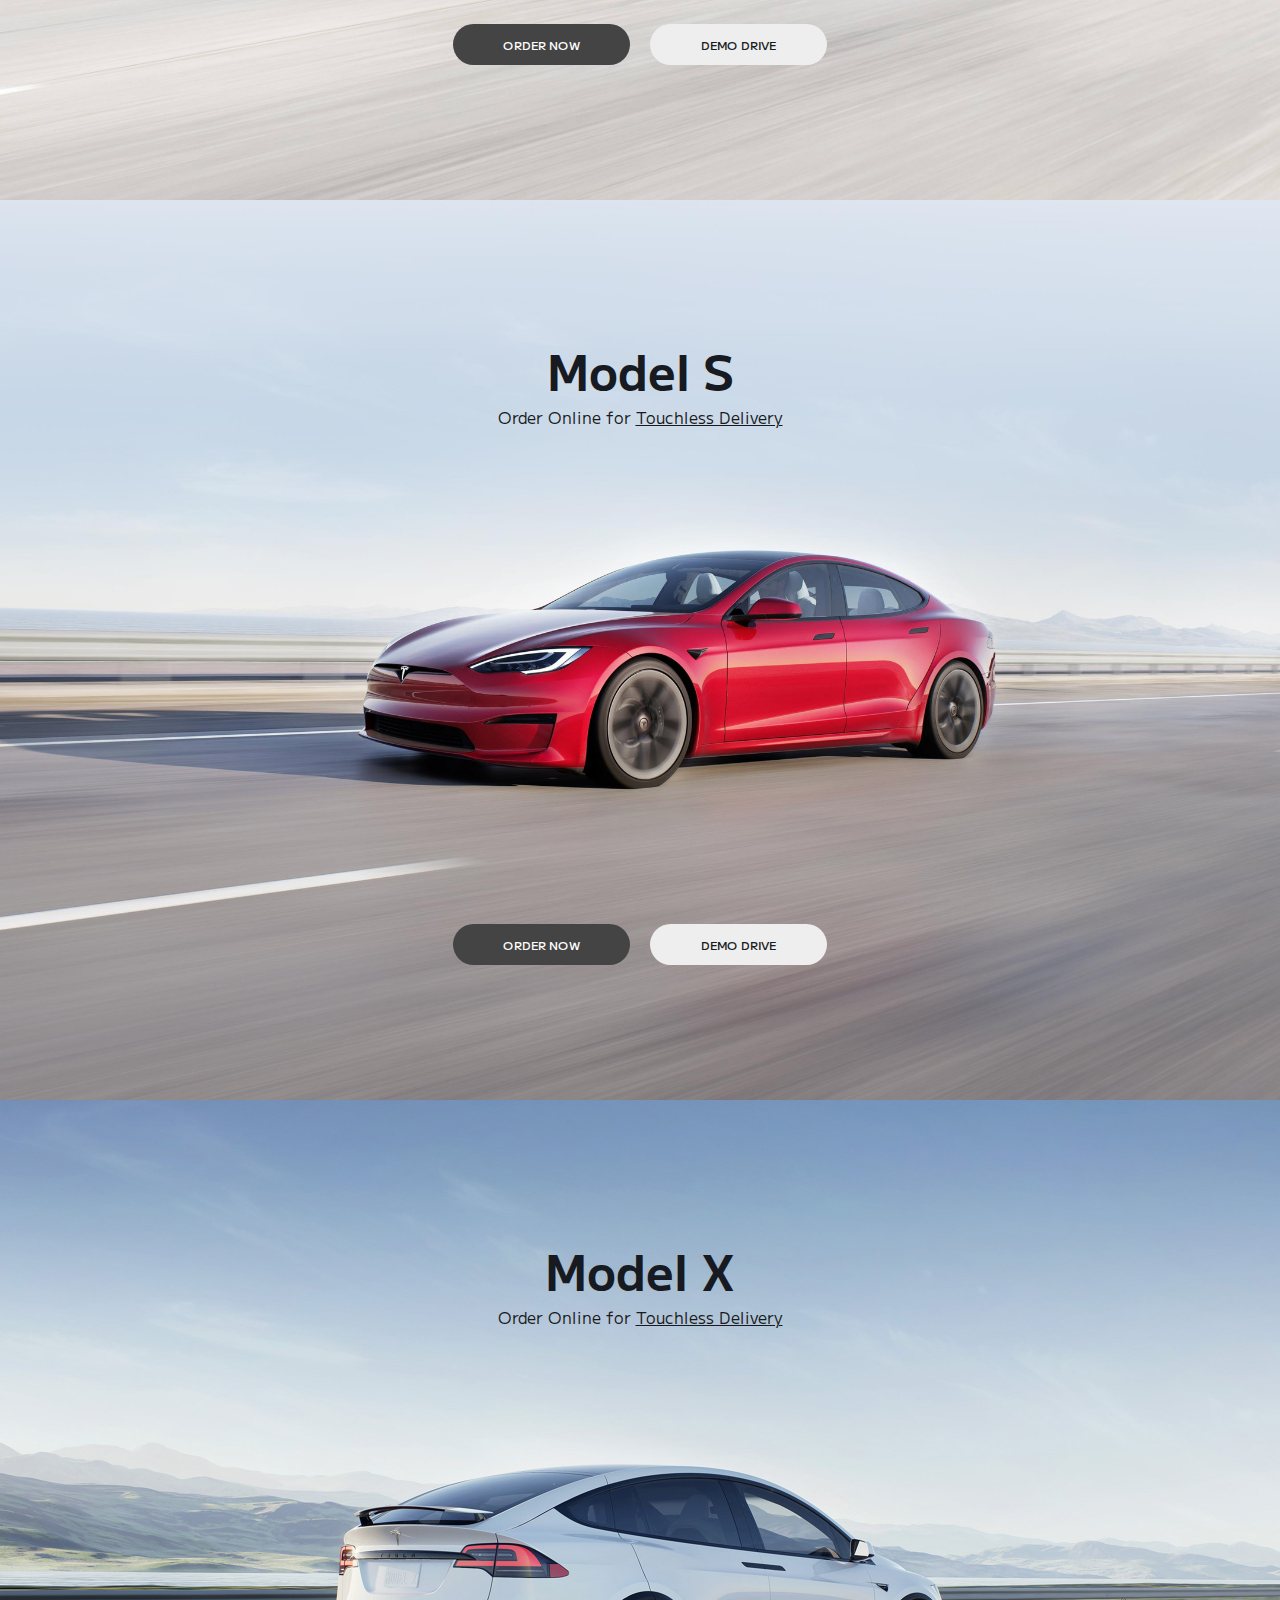
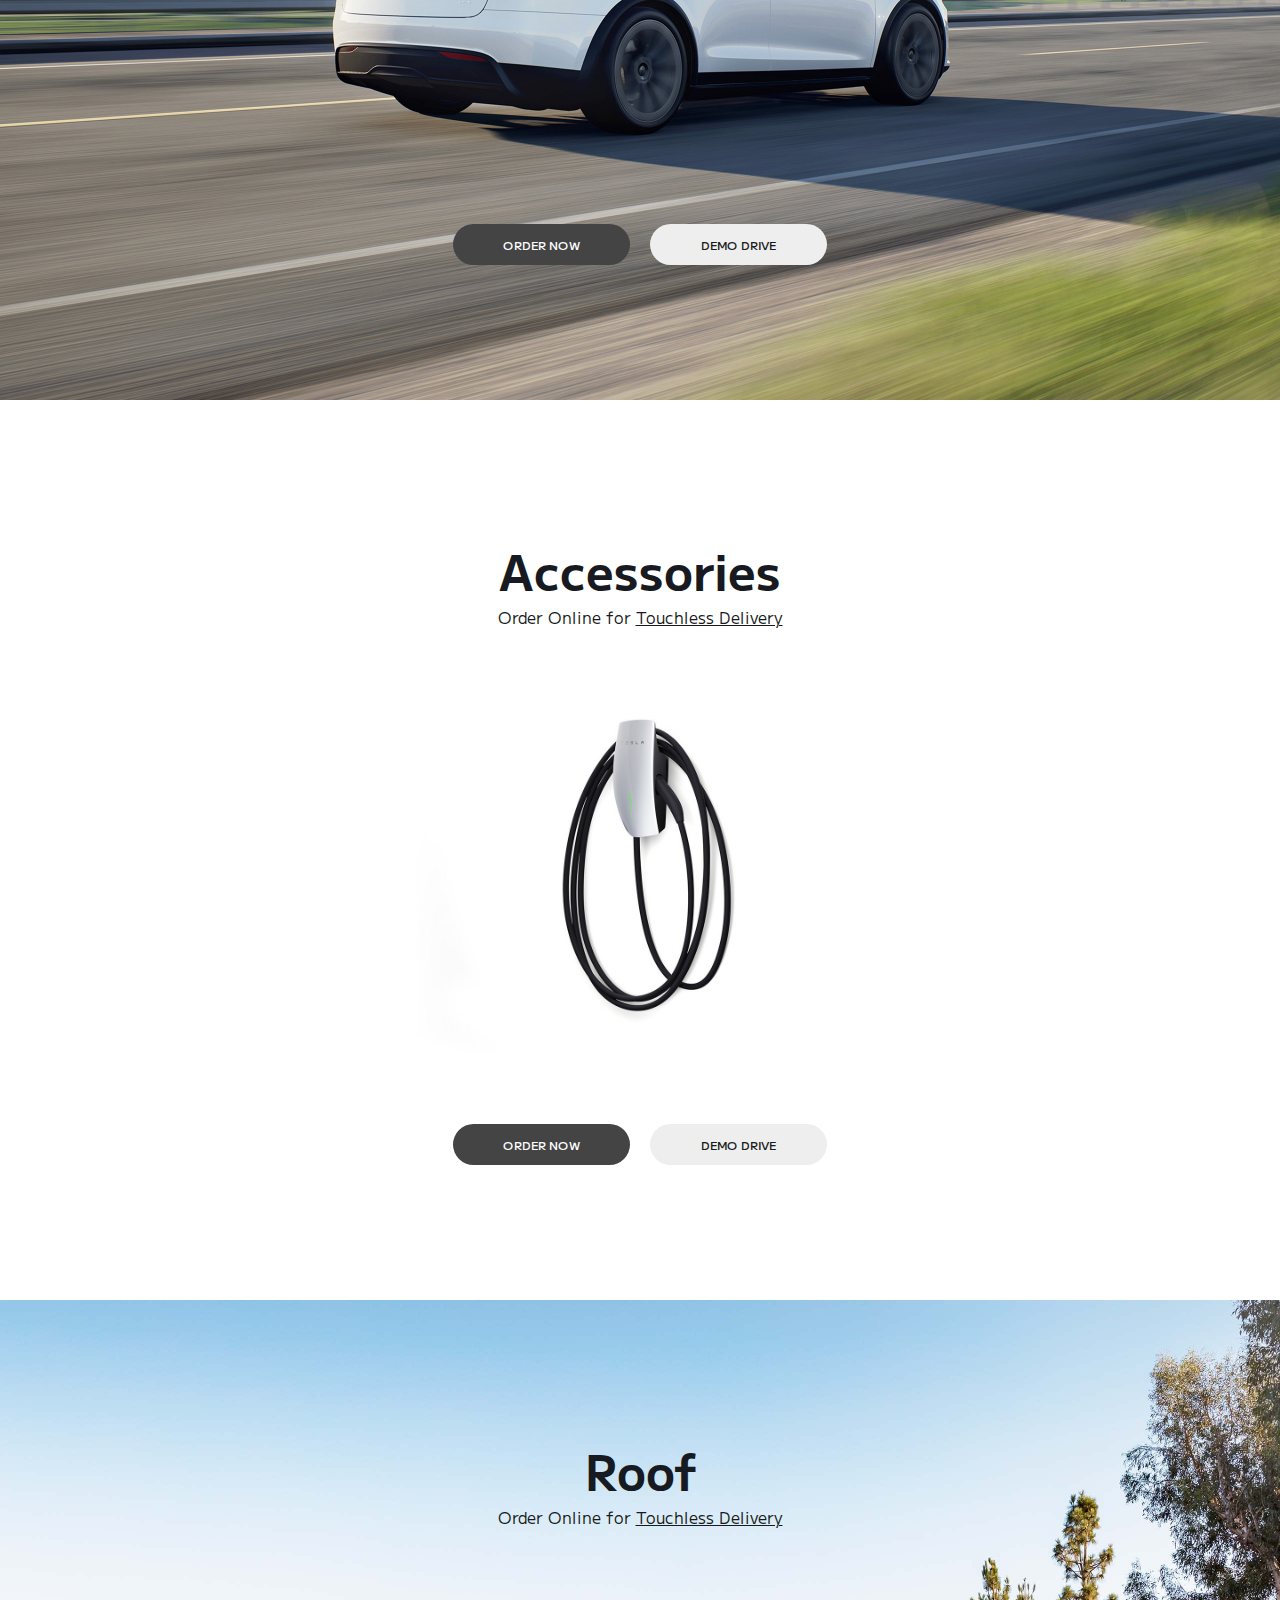
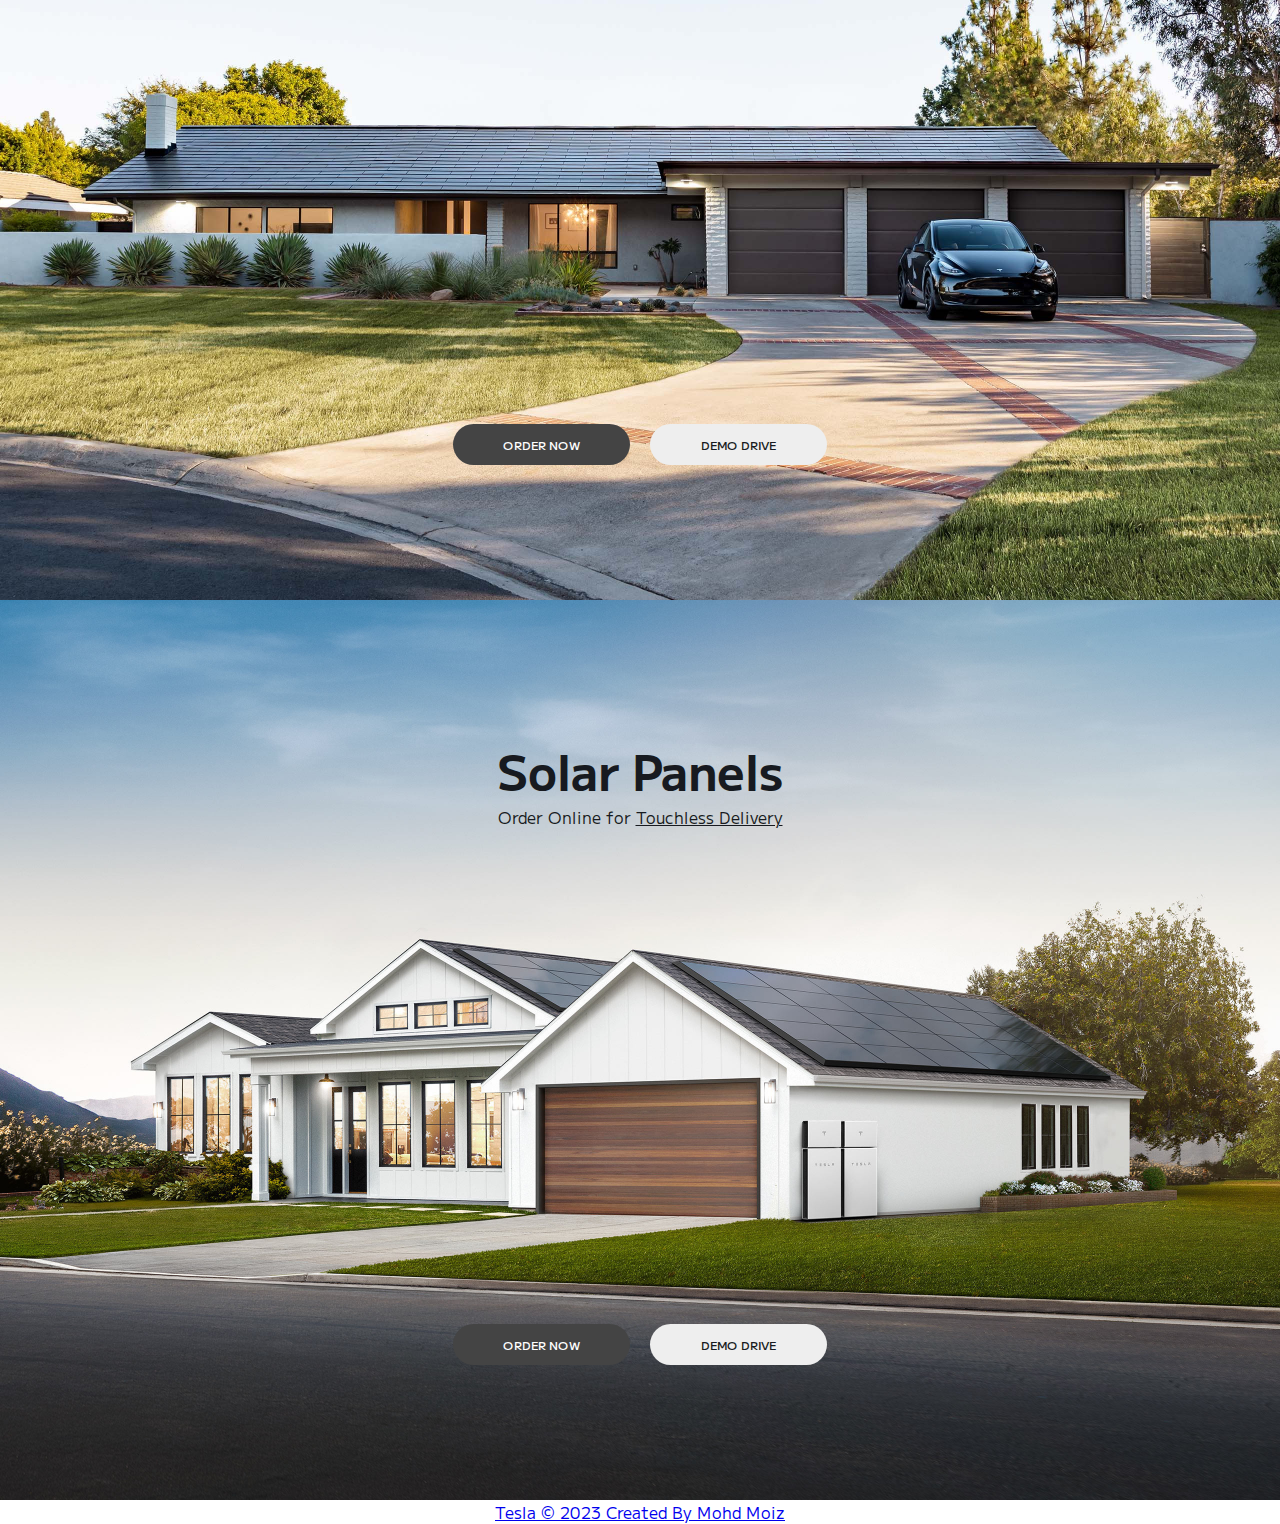
==== commit 059b9fdc: "Update index.html" ====
--- a/index.html
+++ b/index.html
@@ -5,7 +5,7 @@
     <meta charset="UTF-8">
     <meta http-equiv="X-UA-Compatible" content="IE=edge">
     <meta name="viewport" content="width=device-width, initial-scale=1.0">
-    <title>Document</title>
+    <title>Tesla Clone</title>
     <link rel="icon" type="images/x-icon" href="./images/download (1).png"/>
     <link rel="stylesheet" href="./style.css">
     <link rel="preconnect" href="https://fonts.googleapis.com">
--- a/style.css
+++ b/style.css
@@ -170,4 +170,24 @@
 .backdrop.active {
     display: block;
     background-color: rgba(0, 0, 0, .35);
-}+}
+
+.footer .footer-item1{
+    box-shadow: none;
+    background-color: transparent;
+    cursor: pointer;
+    padding: 0;
+    position: relative;
+    text-align: center;
+    text-decoration: none;
+    display: flex;
+    flex-flow: column nowrap;
+    justify-content: center;
+}
+
+.footer .footer-item{
+    display: flex;
+    flex-flow: column nowrap;
+    justify-content: center;
+    
+}
